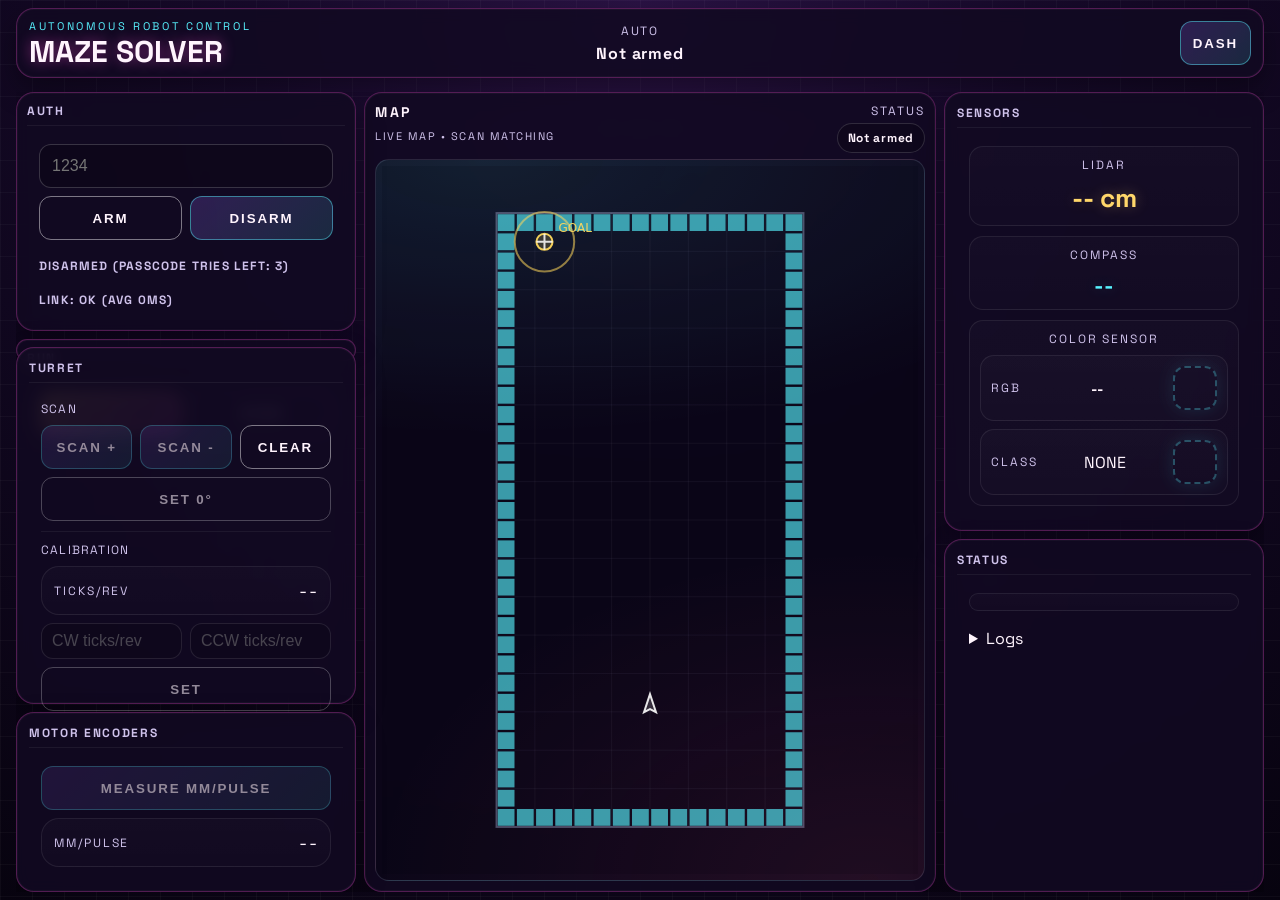
==== data/esp/maze.html @ b1a98611 "Redesign the main / dashboard to match the /maze synthwave UI (Auth + Mission + Controls + Sensors l" ====
<!DOCTYPE html>
<html lang="en">
  <head>
    <meta charset="UTF-8" />
    <title>Maze Solver</title>
    <meta
      name="viewport"
      content="width=device-width, initial-scale=1, maximum-scale=1, user-scalable=no, viewport-fit=cover"
    />
    <link
      rel="icon"
      type="image/svg+xml"
      href="data:image/svg+xml,%3Csvg%20xmlns%3D%27http%3A%2F%2Fwww.w3.org%2F2000%2Fsvg%27%20viewBox%3D%270%200%20100%20100%27%3E%3Crect%20width%3D%27100%27%20height%3D%27100%27%20rx%3D%2720%27%20fill%3D%27%2307030f%27%2F%3E%3Ctext%20x%3D%2750%27%20y%3D%2764%27%20font-size%3D%2756%27%20text-anchor%3D%27middle%27%3E%F0%9F%97%BA%EF%B8%8F%3C%2Ftext%3E%3C%2Fsvg%3E"
    />
    <link rel="stylesheet" type="text/css" href="style.css" />
    <script src="js/common/netgate.js" defer></script>
    <script src="js/common/status_bus.js" defer></script>
    <script src="js/common/debug_log.js" defer></script>
    <script src="js/common/comms/store.js" defer></script>
    <script src="js/common/comms/telemetry_manager.js" defer></script>
    <script src="js/common/comms/alerts_manager.js" defer></script>
    <script src="js/common/comms/orchestrator.js" defer></script>
    <script src="js/pages/maze.js" defer></script>
    <script type="module" src="mapping/mapping_boot.js?v=5" defer></script>
    <script type="module" src="autonomy/autonomy.js?v=1" defer></script>
  </head>
  <body class="page-maze">
    <div class="app">
      <header class="top maze-topbar">
        <div class="maze-topbar-left">
          <div class="tag">AUTONOMOUS ROBOT CONTROL</div>
          <h1>MAZE SOLVER</h1>
        </div>
        <div class="maze-topbar-mid">
          <div class="mini-label">AUTO</div>
          <div id="autoStatus">idle</div>
        </div>
        <div class="maze-topbar-right">
          <button class="button button-secondary button-small" onclick="window.location.href='/'">DASH</button>
        </div>
      </header>

      <main class="maze2">
        <section class="panel maze2-map">
          <div class="map-head">
            <div>
              <h2>Map</h2>
              <div class="sub">Live map • Scan matching</div>
            </div>
            <div class="map-head-right">
              <div class="mini-label">STATUS</div>
              <div id="mapStatus" class="status-pill">idle</div>
            </div>
          </div>
          <div class="map-viewport">
            <canvas
              id="mapCanvas"
              width="760"
              height="420"
              data-map-w-cm="80"
              data-map-h-cm="160"
              data-cell-cm="5"
              data-init-ymax-frac="0.4"
              data-init-heading-span-deg="20"
              data-init-wall-sigma-cm="1.5"
              data-track-dx-cm="10"
              data-track-dy-cm="10"
              data-track-dheading-deg="20"
              data-view-margin-cm="6"
              data-goal-x-cm="10"
              data-goal-y-cm="150"
              data-goal-tol-cells="1"
              data-red-inflate-x-cells="1"
              data-red-inflate-y-cells="0"
              data-match-min-dist-cm="2"
              data-match-max-dist-cm="250"
              data-match-w-occ-hit="6"
              data-match-w-free-hit="1"
              data-match-w-conflict="8"
              data-match-max-candidates="45000"
              data-update-free-delta="3"
              data-update-occ-delta="10"
            ></canvas>
          </div>
        </section>

        <section class="panel maze2-auth">
          <div class="deck-head">
            <div class="deck-title">Auth</div>
          </div>
          <div class="deck-body">
            <div class="auth-form">
              <input
                id="passcodeInput"
                class="auth-input"
                type="password"
                inputmode="numeric"
                autocomplete="off"
                placeholder="1234"
              />
              <div class="auth-buttons">
                <button class="button button-outline button-small" onclick="armRobot()">ARM</button>
                <button class="button button-secondary button-small" onclick="disarmRobot()">DISARM</button>
              </div>
            </div>
            <div class="auth-meta">
              <div id="authStatus" class="auth-status">DISARMED</div>
              <div id="linkStatus" class="auth-status">LINK: --</div>
            </div>
          </div>
        </section>

        <section class="panel maze2-run">
          <div class="deck-head">
            <div class="deck-title">Run</div>
          </div>
          <div class="deck-body">
            <div class="run-actions">
              <button class="button button-primary button-small" data-requires-arm="1" id="autoStart">AUTO START</button>
              <button class="button button-outline button-small" id="autoStop">STOP</button>
            </div>
          </div>
        </section>

        <div class="maze2-stack">
        <div class="maze2-sensors">
          <section class="panel maze2-sensors-panel">
            <div class="deck-head">
              <div class="deck-title">Sensors</div>
            </div>
            <div class="deck-body">
              <div class="telemetry">
                <div class="tele-item">
                  <div class="mini-label">LIDAR</div>
                  <div id="lidarValue">-- cm</div>
                  <div id="lidarWarning" class="warning hidden">Warning!</div>
                </div>
                <div class="tele-item">
                  <div class="mini-label">COMPASS</div>
                  <div id="compassWebValue">--</div>
                </div>
                <div class="tele-item">
                  <div class="mini-label">COLOR SENSOR</div>
                  <div class="tele-item tele-color">
                    <div class="mini-label">RGB</div>
                    <div id="colorValue">--</div>
                    <div id="colorSwatch" class="color-swatch"></div>
                  </div>
                  <div class="tele-item tele-color">
                    <div class="mini-label">CLASS</div>
                    <div id="classValue">--</div>
                    <div id="classSwatch" class="color-swatch is-empty"></div>
                  </div>
                </div>
              </div>
            </div>
          </section>

          <section class="panel maze2-status">
            <div class="deck-head">
              <div class="deck-title">Status</div>
            </div>
            <div class="deck-body">
              <div class="sensor-status">
                <pre id="debugStatus" class="debug-status debug-status-compact">net=--</pre>
                <details class="debug-log">
                  <summary>Logs</summary>
                  <pre id="debugLog" class="debug-status debug-status-compact">disabled</pre>
                </details>
              </div>
            </div>
          </section>
        </div>

        <div class="maze2-tools">
          <section class="panel maze2-turret">
            <div class="deck-head">
              <div class="deck-title">Turret</div>
            </div>
            <div class="deck-body">
              <div class="tool-section">
                <div class="mini-label tool-section-title">SCAN</div>
                <div class="tool-row tool-row-fill">
                  <button class="button button-secondary button-small" data-requires-arm="1" id="mapScanPlus">SCAN +</button>
                  <button class="button button-secondary button-small" data-requires-arm="1" id="mapScanMinus">SCAN -</button>
                  <button class="button button-outline button-small" id="mapClear">CLEAR</button>
                </div>
                <div class="tool-row tool-row-fill">
                  <button class="button button-outline button-small turret-zero" id="turretZeroBtn" data-requires-arm="1" onclick="setTurretZero()" title="Set current turret direction as 0° (forward)">SET 0&deg;</button>
                </div>
              </div>

              <div class="tool-divider"></div>

              <div class="tool-section">
                <div class="mini-label tool-section-title">CALIBRATION</div>
                <div class="tool-row tool-wide">
                  <div class="readout readout-compact readout-inline">
                    <div class="mini-label">TICKS/REV</div>
                    <div id="turretCalValue">--</div>
                  </div>
                </div>
                <div class="tool-row tool-wide turret-tpr-row">
                  <input class="tool-input" data-requires-arm="1" id="turretTprPos" type="number" inputmode="numeric" placeholder="CW ticks/rev" min="10" max="200000" />
                  <input class="tool-input" data-requires-arm="1" id="turretTprNeg" type="number" inputmode="numeric" placeholder="CCW ticks/rev" min="10" max="200000" />
                </div>
                <div class="tool-row tool-row-fill turret-tpr-actions">
                  <button class="button button-outline button-small" id="turretTprSetBtn" data-requires-arm="1" onclick="setTurretTpr()">SET</button>
                </div>
              </div>
            </div>
          </section>

          <section class="panel maze2-encoders">
            <div class="deck-head">
              <div class="deck-title">Motor Encoders</div>
            </div>
            <div class="deck-body">
              <div class="tool-row tool-wide">
                <button class="button button-secondary button-small" data-requires-arm="1" onclick="startEncoderCalibration()">MEASURE MM/PULSE</button>
                <div class="readout readout-compact readout-inline">
                  <div class="mini-label">MM/PULSE</div>
                  <div id="encCalValue">--</div>
                </div>
              </div>
            </div>
          </section>
        </div>
        </div>
      </main>
    </div>
  </body>
</html>
---- data/esp/style.css ----
@import url("https://fonts.googleapis.com/css2?family=Space+Grotesk:wght@400;600;700&display=swap");

:root {
  --bg1: #07030f;
  --bg2: #170a2b;
  --panel: rgba(18, 10, 34, 0.88);
  --line: rgba(255, 255, 255, 0.08);

  --pink: #ff4fd8;
  --hot: #ff2fa8;
  --cyan: #58f3ff;
  --purple: #9b6bff;
  --yellow: #ffd76a;
  --text: #fff4fd;
  --muted: #cfc2eb;
  --danger: #ff5f87;

  --gap: clamp(8px, 1.2vw, 14px);
  --pad: clamp(10px, 1.2vw, 14px);
  --radius: 18px;

  /* iOS safe areas */
  --safe-top: env(safe-area-inset-top, 0px);
  --safe-right: env(safe-area-inset-right, 0px);
  --safe-bottom: env(safe-area-inset-bottom, 0px);
  --safe-left: env(safe-area-inset-left, 0px);
}

* {
  box-sizing: border-box;
}

html,
body {
  margin: 0;
  min-height: 100%;
  font-family: "Space Grotesk", "Segoe UI", sans-serif;
  color: var(--text);
  -webkit-text-size-adjust: 100%;
  background:
    linear-gradient(rgba(255,255,255,.03) 1px, transparent 1px),
    linear-gradient(90deg, rgba(255,255,255,.03) 1px, transparent 1px),
    radial-gradient(circle at top, #2a1244 0%, var(--bg2) 35%, var(--bg1) 100%);
  background-size: 32px 32px, 32px 32px, auto;
  scrollbar-width: none; /* Firefox: hide page scrollbars */
}

body {
  overflow-x: hidden;
  min-height: 100svh;
  height: 100dvh;
  overflow-y: hidden; /* keep one scroll container (main grid) */
}
body::-webkit-scrollbar { width: 0; height: 0; } /* WebKit: hide page scrollbars */

/* Maze page: fixed one-screen dashboard (no page scroll). */
body.page-maze {
  height: 100dvh;
  min-height: 100svh;
  overflow: hidden;
}
body.page-maze .app {
  height: 100dvh;
  min-height: 100svh;
}

/* Main dashboard page: keep the same one-screen dashboard feel as /maze, but simpler. */
body.page-dash {
  height: 100dvh;
  min-height: 100svh;
  overflow: hidden;
}
body.page-dash .app {
  height: 100dvh;
  min-height: 100svh;
}

.app {
  width: calc(100vw - 16px);
  margin: 0 auto;
  padding:
    calc(8px + var(--safe-top))
    calc(8px + var(--safe-right))
    calc(8px + var(--safe-bottom))
    calc(8px + var(--safe-left));
  min-height: 100svh;
  height: 100%;
  display: flex;
  flex-direction: column;
}

.top,
.panel {
  background: var(--panel);
  border: 1px solid rgba(255, 79, 216, 0.28);
  border-radius: var(--radius);
  box-shadow:
    0 12px 28px rgba(0, 0, 0, 0.35),
    inset 0 0 0 1px rgba(255, 255, 255, 0.03);
  backdrop-filter: blur(8px);
}

.top {
  padding: 16px 18px;
  margin-bottom: var(--gap);
  position: relative;
  overflow: hidden;
}

.dash-topbar {
  display: flex;
  align-items: flex-start;
  justify-content: space-between;
  gap: 12px;
}

body.page-dash .dash-topbar {
  padding: 10px 12px;
  align-items: center;
}

body.page-dash h1 {
  font-size: clamp(18px, 2.8vw, 30px);
}

body.page-dash .tag {
  margin-bottom: 4px;
}

.dash2 {
  flex: 1;
  min-height: 0;
  display: grid;
  gap: 8px;
  overflow: hidden;
  grid-template-columns: minmax(260px, 320px) minmax(0, 1fr) minmax(260px, 320px);
  grid-template-rows: auto minmax(0, 1fr);
  grid-template-areas:
    "auth drive sensors"
    "mission turn sensors";
}

body.page-dash .dash2 > .panel {
  min-width: 0;
  min-height: 0;
  padding: 10px;
  overflow: hidden;
}

body.page-dash .dash2-auth { grid-area: auth; }
body.page-dash .dash2-mission { grid-area: mission; }
body.page-dash .dash2-drive { grid-area: drive; }
body.page-dash .dash2-turn { grid-area: turn; }
body.page-dash .dash2-sensors { grid-area: sensors; }

body.page-dash .deck-head {
  display: flex;
  align-items: center;
  justify-content: space-between;
  gap: 8px;
  padding: 0;
  margin-bottom: 8px;
  border-bottom: 1px solid rgba(255,255,255,.06);
  padding-bottom: 6px;
}

body.page-dash .deck-title {
  font-weight: 900;
  letter-spacing: .14em;
  text-transform: uppercase;
  font-size: 12px;
  color: var(--muted);
}

body.page-dash .deck-body {
  display: grid;
  gap: 8px;
  min-width: 0;
}

body.page-dash .dash2-sensors .deck-body {
  flex: 1;
  min-height: 0;
  overflow: auto;
}

body.page-dash .telemetry {
  grid-template-columns: 1fr;
}

body.page-dash .tele-color {
  grid-column: auto;
}

body.page-dash .color-swatch {
  width: 44px;
  height: 44px;
  border-radius: 12px;
}

body.page-dash .dash2-drive .container .button {
  min-height: 66px;
  padding: 10px 10px;
}

body.page-dash #lidarValue,
body.page-dash #compassWebValue,
body.page-dash #colorValue {
  font-weight: 900;
  text-align: center;
}

body.page-dash #lidarValue {
  font-size: clamp(20px, 2.6vw, 28px);
}
body.page-dash #compassWebValue {
  font-size: clamp(18px, 2.2vw, 24px);
}
body.page-dash #colorValue {
  font-size: 16px;
}

@media (max-width: 980px) {
  body.page-dash {
    height: auto;
    min-height: 100svh;
    overflow-y: auto;
  }
  body.page-dash .app {
    height: auto;
    min-height: 100svh;
  }
  body.page-dash .dash2 {
    display: flex;
    flex-direction: column;
    gap: 8px;
    overflow: visible;
  }
}

.tag,
.sub,
h1,
h2 {
  margin: 0;
}

.tag {
  color: var(--cyan);
  font-size: 11px;
  letter-spacing: .24em;
  margin-bottom: 6px;
}

h1 {
  font-size: clamp(26px, 4.5vw, 46px);
  line-height: 1;
  text-shadow: 0 0 14px rgba(255, 79, 216, 0.45);
}

.sub {
  margin-top: 6px;
  color: var(--muted);
  text-transform: uppercase;
  letter-spacing: .14em;
  font-size: 12px;
}

.grid {
  flex: 1;
  min-height: 0;
  display: grid;
  gap: var(--gap);
  grid-template-columns: 1.2fr 1fr 1fr;
  grid-template-areas:
    "mission mission mission"
    "drive turn lidar"
    "drive turn compass"
    "drive turn color";
  grid-template-rows: auto repeat(3, minmax(0, 1fr));
  overflow: auto;
  -webkit-overflow-scrolling: touch;
  overscroll-behavior: contain;
  padding-bottom: 2px;
  scrollbar-width: none; /* Firefox: hide scrollbars */
}
.grid::-webkit-scrollbar { width: 0; height: 0; }

.mission { grid-area: mission; }
.drive { grid-area: drive; }
.turn { grid-area: turn; }
.lidar-panel { grid-area: lidar; }
.compass-panel { grid-area: compass; }
.color-panel { grid-area: color; }

.panel {
  padding: var(--pad);
  display: flex;
  flex-direction: column;
  min-height: 0;
  min-width: 0;
}

h2 {
  font-size: 14px;
  letter-spacing: .18em;
  text-transform: uppercase;
  color: var(--text);
  margin-bottom: 10px;
}

.container {
  display: grid;
  grid-template-columns: repeat(2, 1fr);
  gap: 10px;
}

.mission-row {
  display: flex;
  gap: 10px;
}

.button {
  border: 0;
  cursor: pointer;
  color: white;
  font-weight: 800;
  letter-spacing: .08em;
  text-align: center;
  padding: 12px 12px;
  min-height: 76px;
  border-radius: 14px;
  display: flex;
  align-items: center;
  justify-content: center;
  gap: 6px;
  transition: transform .12s ease, box-shadow .12s ease, border-color .12s ease;
  box-shadow: 0 8px 16px rgba(0,0,0,.28);
}

.button:hover {
  transform: translateY(-2px);
}

.button:active {
  transform: scale(.98);
}

/* Short-lived action feedback (used by /maze). */
.button.is-flash-ok {
  background: linear-gradient(135deg, rgba(88,243,255,.95), rgba(155,107,255,.75));
  color: #12081f;
  border: 1px solid rgba(88,243,255,.75);
  box-shadow: 0 0 18px rgba(88,243,255,.25), 0 8px 16px rgba(0,0,0,.28);
}

.button.is-flash-fail {
  background: linear-gradient(135deg, rgba(255,95,135,.95), rgba(255,47,168,.75));
  color: #12081f;
  border: 1px solid rgba(255,95,135,.75);
  box-shadow: 0 0 18px rgba(255,95,135,.24), 0 8px 16px rgba(0,0,0,.28);
}

.button-small {
  min-height: 44px;
  padding: 10px 12px;
  border-radius: 12px;
  font-weight: 800;
}

button:disabled,
.is-disabled {
  opacity: 0.55;
  pointer-events: none;
}

.auth-panel {
  border: 1px solid var(--line);
  border-radius: 16px;
  padding: 12px;
  background: linear-gradient(180deg, rgba(255,255,255,.02), rgba(255,255,255,.01));
  margin-bottom: 12px;
}

.auth-row {
  display: grid;
  grid-template-columns: 1fr auto auto;
  gap: 10px;
  align-items: center;
  margin-top: 10px;
}

.auth-input {
  width: 100%;
  height: 44px;
  min-width: 0; /* allow grid to shrink on narrow screens (prevents overflow) */
  border-radius: 12px;
  border: 1px solid rgba(255,255,255,.18);
  background: rgba(0,0,0,.20);
  color: var(--text);
  padding: 0 12px;
  outline: none;
  font-size: 16px; /* iOS: prevent focus zoom */
  font-weight: 400; /* keep inputs consistent (not bold) */
}

.auth-input:focus {
  border-color: rgba(88,243,255,.55);
  box-shadow: 0 0 0 3px rgba(88,243,255,.14);
}

.tool-input {
  width: 100%;
  height: 36px;
  min-width: 0;
  border-radius: 12px;
  border: 1px solid rgba(255,255,255,.18);
  background: rgba(0,0,0,.20);
  color: var(--text);
  padding: 0 10px;
  outline: none;
  font-size: 16px; /* iOS: prevent focus zoom */
  font-weight: 400; /* match passcode input */
}

.tool-input:focus {
  border-color: rgba(88,243,255,.55);
  box-shadow: 0 0 0 3px rgba(88,243,255,.14);
}

.turret-tpr-row {
  grid-template-columns: 1fr 1fr auto;
  gap: 10px;
}

.auth-status {
  margin-top: 10px;
  font-weight: 800;
  letter-spacing: .10em;
  text-transform: uppercase;
  font-size: 12px;
  color: var(--muted);
}

.fwd {
  background: linear-gradient(135deg, rgba(88,243,255,.9), rgba(78,111,255,.7));
  color: #12081f;
  border: 1px solid rgba(88, 243, 255, 0.6);
  box-shadow: 0 0 18px rgba(88,243,255,.22), 0 8px 16px rgba(0,0,0,.28);
}

.back {
  background: linear-gradient(135deg, rgba(255,79,216,.9), rgba(155,107,255,.7));
  border: 1px solid rgba(255, 79, 216, 0.6);
  box-shadow: 0 0 18px rgba(255,79,216,.22), 0 8px 16px rgba(0,0,0,.28);
}

/* Main dashboard: keep Movement/Turning controls visually consistent with /maze (less "neon candy"). */
body.page-dash .fwd {
  background: linear-gradient(135deg, rgba(255,215,106,.22), rgba(255,79,216,.12));
  border: 1px solid rgba(255,215,106,.55);
  color: var(--text);
  box-shadow: none;
}

body.page-dash .back {
  background: linear-gradient(135deg, rgba(255,255,255,.06), rgba(255,255,255,.02));
  border: 1px solid rgba(88,243,255,.24);
  color: var(--text);
  box-shadow: none;
}

body.page-dash #compassSlider::-webkit-slider-runnable-track {
  background: linear-gradient(90deg, rgba(88,243,255,.38), rgba(155,107,255,.26));
  border: 1px solid rgba(255,255,255,.12);
}

body.page-dash #compassSlider::-moz-range-track {
  background: linear-gradient(90deg, rgba(88,243,255,.38), rgba(155,107,255,.26));
  border: 1px solid rgba(255,255,255,.12);
}

body.page-dash #compassSlider::-webkit-slider-thumb {
  width: 22px;
  height: 22px;
  margin-top: -7px;
  border: 2px solid rgba(255,255,255,.9);
  background: radial-gradient(circle at 30% 30%, white, rgba(88,243,255,.65) 30%, rgba(155,107,255,.75) 78%);
  box-shadow: 0 0 14px rgba(88,243,255,.28);
}

body.page-dash #compassSlider::-moz-range-thumb {
  width: 22px;
  height: 22px;
  border: 2px solid rgba(255,255,255,.9);
  background: radial-gradient(circle at 30% 30%, white, rgba(88,243,255,.65) 30%, rgba(155,107,255,.75) 78%);
  box-shadow: 0 0 14px rgba(88,243,255,.28);
}

body.page-dash #compassValue {
  font-size: 22px;
  margin-top: 8px;
  text-shadow: 0 0 12px rgba(88,243,255,.22);
}

.label,
.mini-label {
  color: var(--muted);
  text-transform: uppercase;
  letter-spacing: .16em;
  font-size: 12px;
}

.label {
  display: block;
  margin-bottom: 10px;
}

#compassSlider {
  -webkit-appearance: none;
  appearance: none;
  width: 100%;
  background: transparent;
  margin: 6px 0 0;
}

#compassSlider::-webkit-slider-runnable-track {
  height: 10px;
  border-radius: 999px;
  background: linear-gradient(90deg, var(--pink), var(--purple), var(--cyan));
  border: 1px solid rgba(255,255,255,.16);
}

#compassSlider::-moz-range-track {
  height: 10px;
  border-radius: 999px;
  background: linear-gradient(90deg, var(--pink), var(--purple), var(--cyan));
  border: 1px solid rgba(255,255,255,.16);
}

#compassSlider::-webkit-slider-thumb {
  -webkit-appearance: none;
  appearance: none;
  width: 26px;
  height: 26px;
  margin-top: -9px;
  border-radius: 50%;
  border: 2px solid white;
  background: radial-gradient(circle at 30% 30%, white, #ffd7f3 28%, var(--hot) 70%);
  box-shadow: 0 0 18px rgba(255,79,216,.5);
}

#compassSlider::-moz-range-thumb {
  width: 26px;
  height: 26px;
  border-radius: 50%;
  border: 2px solid white;
  background: radial-gradient(circle at 30% 30%, white, #ffd7f3 28%, var(--hot) 70%);
  box-shadow: 0 0 18px rgba(255,79,216,.5);
}

#compassValue,
#lidarValue,
#compassWebValue,
#colorValue {
  font-weight: 900;
  text-align: center;
}

#compassValue {
  font-size: 30px;
  color: var(--cyan);
  margin-top: 10px;
  text-shadow: 0 0 14px rgba(88,243,255,.35);
}

.north-container {
  display: grid;
  grid-template-columns: 1fr 1fr;
  align-items: stretch;
  gap: 10px;
  margin-top: 12px;
}

.north-container .button {
  width: 100%;
  min-height: 56px;
  padding: 12px 14px;
}

.button-primary {
  background: linear-gradient(135deg, rgba(255,215,106,.95), rgba(255,79,216,.70));
  color: #12081f;
  border: 1px solid rgba(255,215,106,.55);
  box-shadow:
    0 0 18px rgba(255,215,106,.18),
    0 8px 16px rgba(0,0,0,.28);
}

.readout {
  flex: 1;
  min-height: 0;
  display: flex;
  flex-direction: column;
  justify-content: center;
  align-items: center;
  gap: 10px;
  border: 1px solid var(--line);
  border-radius: 18px;
  background: linear-gradient(180deg, rgba(255,255,255,.02), rgba(255,255,255,.01));
  padding: 14px;
  max-width: 100%;
  min-width: 0;
}

.readout-compact {
  flex: 0 0 auto;
  min-height: 0;
  padding: 12px;
  width: 100%;
}

.debug-status {
  margin-top: 10px;
  padding: 10px 12px;
  border-radius: 14px;
  border: 1px solid var(--line);
  background: linear-gradient(180deg, rgba(255,255,255,.02), rgba(255,255,255,.01));
  color: var(--text);
  font: 12px/1.35 ui-monospace, SFMono-Regular, Menlo, Monaco, Consolas, "Liberation Mono", "Courier New", monospace;
  white-space: pre-wrap;
  max-width: 100%;
}

#encCalValue,
#turretCalValue {
  max-width: 100%;
  overflow: hidden;
  text-overflow: ellipsis;
  white-space: nowrap;
  font-size: 18px;
  letter-spacing: 0.08em;
  text-align: center;
}

#lidarValue {
  font-size: clamp(32px, 4vw, 44px);
  color: var(--yellow);
  text-shadow: 0 0 14px rgba(255,215,106,.3);
}

#compassWebValue {
  font-size: clamp(28px, 3.5vw, 40px);
  color: var(--cyan);
  text-shadow: 0 0 14px rgba(88,243,255,.3);
}

#colorValue {
  font-size: 20px;
  color: var(--text);
}

.color-swatch {
  width: 84px;
  height: 84px;
  border-radius: 16px;
  border: 2px solid rgba(88,243,255,.4);
  background: rgb(0, 0, 0);
  box-shadow: 0 0 18px rgba(88,243,255,.16);
}

.color-swatch.is-empty {
  background: transparent;
  border-style: dashed;
  opacity: 0.75;
}

.warning {
  padding: 7px 12px;
  border-radius: 999px;
  color: white;
  background: rgba(255,95,135,.18);
  border: 1px solid rgba(255,95,135,.7);
  font-weight: 800;
}

.hidden {
  display: none;
}

@media (max-width: 980px) {
  .grid {
    grid-template-columns: 1fr 1fr;
    grid-template-areas:
      "drive turn"
      "lidar compass"
      "color color";
    grid-template-rows: repeat(3, minmax(0, 1fr));
  }

  .maze-grid {
    grid-template-columns: 1fr;
    grid-template-areas:
      "map"
      "side";
    /* Keep map visible, and let the sidebar take remaining height and scroll. */
    grid-template-rows: minmax(260px, 55vh) minmax(0, 1fr);
  }
}

@media (max-width: 680px) {
  body {
    overflow-y: auto; /* allow natural page scroll on small screens */
  }
  body.page-maze {
    height: auto;
    min-height: 100svh;
    overflow-y: auto;
  }
  body.page-maze .app {
    height: auto;
    min-height: 100svh;
  }

  .app {
    height: auto;
  }

  .grid {
    flex: 0 0 auto;
    min-height: auto;
    overflow: visible;
    grid-template-columns: 1fr;
    grid-template-areas:
      "drive"
      "turn"
      "lidar"
      "compass"
      "color";
    grid-template-rows: none;
  }

  .container {
    grid-template-columns: 1fr 1fr;
  }

  .panel {
    padding: 12px;
  }

  .north-container {
    grid-template-columns: 1fr;
  }

  .utility-actions {
    grid-template-columns: 1fr;
  }

  .auth-row {
    grid-template-columns: 1fr;
  }

  .maze-grid {
    grid-template-columns: 1fr;
    grid-template-areas:
      "map"
      "side";
    grid-template-rows: minmax(240px, 52vh) minmax(0, 1fr);
  }
}

@media (max-width: 480px) {
  .app {
    width: calc(100vw - 10px);
    padding:
      calc(6px + var(--safe-top))
      calc(6px + var(--safe-right))
      calc(6px + var(--safe-bottom))
      calc(6px + var(--safe-left));
  }

  .container {
    grid-template-columns: 1fr;
  }

  .button {
    min-height: 68px;
    border-radius: 12px;
  }

  .readout {
    min-height: 140px;
  }
}

.button-outline {
  min-height: 48px;
  border: 1px solid rgba(255, 255, 255, 0.45);
  background: transparent;
  color: var(--text);
  letter-spacing: .18em;
  box-shadow: none;
}

.button-outline:hover {
  box-shadow: 0 0 12px rgba(255, 255, 255, 0.2);
}

/* Utility actions (Maze / Logout) */
.utility-actions {
  margin-top: auto;
  display: grid;
  grid-template-columns: 1fr 1fr;
  gap: 10px;
}

.utility-actions .button {
  width: 100%;
  min-height: 56px;
  padding: 12px 14px;
}

.utility-full {
  grid-column: 1 / -1;
}

.button-secondary {
  background: linear-gradient(135deg, rgba(155,107,255,.22), rgba(88,243,255,.14));
  border: 1px solid rgba(88, 243, 255, 0.45);
  color: var(--text);
  box-shadow: none;
}

.button-secondary:hover {
  box-shadow: 0 0 16px rgba(88,243,255,.14);
}

.button-danger {
  background: linear-gradient(135deg, rgba(255,95,135,.25), rgba(255,47,168,.14));
  border: 1px solid rgba(255,95,135,.65);
  color: var(--text);
  box-shadow: none;
}

.button-danger:hover {
  box-shadow: 0 0 16px rgba(255,95,135,.16);
}

/* Maze page layout */
/* /maze ground-up dashboard layout (isolated from .grid/.maze-grid rules) */
body.page-maze .maze-topbar {
  padding: 10px 12px;
  display: grid;
  grid-template-columns: minmax(0, 1fr) auto minmax(0, 1fr);
  gap: 12px;
  align-items: center;
}
body.page-maze .maze-topbar-left {
  min-width: 0;
}
body.page-maze .maze-topbar-mid {
  display: flex;
  flex-direction: column;
  align-items: center;
  gap: 4px;
  min-width: 0;
}
body.page-maze .maze-topbar-mid #autoStatus {
  font-weight: 900;
  letter-spacing: .06em;
  white-space: nowrap;
}
body.page-maze .maze-topbar-right {
  display: flex;
  justify-content: flex-end;
  align-items: center;
  gap: 10px;
  flex-wrap: wrap;
  min-width: 0;
}

body.page-maze h1 {
  font-size: clamp(18px, 2.8vw, 30px);
}

body.page-maze .tag {
  margin-bottom: 4px;
}

body.page-maze .maze2 {
  flex: 1;
  min-height: 0;
  display: grid;
  gap: 8px;
  overflow: hidden;
  grid-template-columns: minmax(280px, 340px) minmax(0, 1fr) minmax(260px, 320px);
  grid-template-rows: auto minmax(0, 1fr) auto;
  grid-template-areas:
    "auth map sensors"
    "run map sensors"
    "tools map sensors";
}

body.page-maze .maze2 > .panel {
  min-width: 0;
  min-height: 0;
  padding: 10px;
}

body.page-maze .maze2-auth { grid-area: auth; }
body.page-maze .maze2-run { grid-area: run; }
body.page-maze .maze2-map { grid-area: map; }
body.page-maze .maze2-sensors {
  grid-area: sensors;
  display: grid;
  gap: 8px;
  min-width: 0;
  min-height: 0;
  grid-template-rows: auto minmax(0, 1fr);
}
body.page-maze .maze2-tools {
  grid-area: tools;
  display: grid;
  gap: 8px;
  min-width: 0;
  min-height: 0;
}

/* Wrapper that becomes a scrollable stack on small screens, but is layout-neutral on desktop. */
body.page-maze .maze2-stack {
  display: contents;
}

body.page-maze .deck-head {
  display: flex;
  align-items: center;
  justify-content: space-between;
  gap: 8px;
  padding: 0;
  margin-bottom: 8px;
  border-bottom: 1px solid rgba(255,255,255,.06);
  padding-bottom: 6px;
}

body.page-maze .deck-title {
  font-weight: 900;
  letter-spacing: .14em;
  text-transform: uppercase;
  font-size: 12px;
  color: var(--muted);
}

body.page-maze .deck-body {
  display: grid;
  gap: 8px;
  min-width: 0;
}

.auth-form {
  display: grid;
  gap: 8px;
}

.auth-buttons {
  display: grid;
  grid-template-columns: 1fr 1fr;
  gap: 8px;
}

.auth-meta {
  display: flex;
  align-items: center;
  justify-content: space-between;
  gap: 8px;
  flex-wrap: wrap;
  min-width: 0;
}

body.page-maze .run-actions {
  display: grid;
  grid-template-columns: 1fr 1fr;
  gap: 8px;
}

body.page-maze .run-meta {
  display: flex;
  align-items: center;
  justify-content: space-between;
  gap: 8px;
  flex-wrap: wrap;
  min-width: 0;
}

body.page-maze .maze2-map {
  display: flex;
  flex-direction: column;
  min-height: 0;
}

body.page-maze .map-viewport {
  margin-top: 6px;
  border: 1px solid rgba(203,215,255,.14);
  border-radius: 14px;
  overflow: hidden;
  background: radial-gradient(1200px 500px at 20% 0%, rgba(88,243,255,.12), transparent 55%),
              radial-gradient(900px 600px at 90% 100%, rgba(255,95,135,.10), transparent 55%),
              rgba(7,3,15,.35);
  padding: 6px;
  flex: 1;
  min-height: 0;
  display: flex;
  align-items: center;
  justify-content: center;
}

body.page-maze .maze2-map #mapCanvas {
  max-width: 100%;
  max-height: 100%;
  width: 100%;
  height: auto;
}

body.page-maze .map-head-right {
  display: flex;
  flex-direction: column;
  align-items: flex-end;
  gap: 4px;
  min-width: 0;
}

body.page-maze .status-pill {
  padding: 6px 10px;
  border-radius: 999px;
  border: 1px solid rgba(255,255,255,.14);
  background: rgba(0,0,0,.18);
  color: var(--text);
  font-weight: 800;
  letter-spacing: .06em;
  font-size: 12px;
  max-width: none;
  overflow: visible;
  text-overflow: clip;
  white-space: nowrap;
}

body.page-maze .telemetry {
  grid-template-columns: 1fr;
}

body.page-maze .sensor-status {
  display: grid;
  gap: 6px;
  min-width: 0;
}

body.page-maze #lidarValue {
  font-size: clamp(18px, 2.2vw, 26px);
}
body.page-maze #compassWebValue {
  font-size: clamp(16px, 2.0vw, 22px);
}
body.page-maze #colorValue {
  font-size: 15px;
}
body.page-maze .color-swatch {
  width: 44px;
  height: 44px;
  border-radius: 12px;
}

body.page-maze .maze2-tools .tool-row {
  display: flex;
  flex-wrap: wrap;
  gap: 8px;
  align-items: center;
}

body.page-maze .maze2-tools .tool-row-fill {
  flex-wrap: nowrap;
  align-items: stretch;
}

body.page-maze .maze2-tools .tool-row-fill > .button {
  flex: 1 1 0;
  min-width: 0;
  white-space: nowrap;
}

body.page-maze .maze2-tools .turret-tpr-row {
  display: grid;
  grid-template-columns: 1fr 1fr;
  gap: 8px;
  align-items: center;
}

body.page-maze .maze2-tools .turret-tpr-actions {
  justify-content: flex-end;
}

body.page-maze .maze2-tools .tool-section {
  display: grid;
  gap: 8px;
  min-width: 0;
}

body.page-maze .maze2-tools .tool-section-title {
  letter-spacing: .10em;
}

body.page-maze .maze2-tools .tool-divider {
  height: 1px;
  background: rgba(255,255,255,.06);
  margin: 2px 0;
}
body.page-maze .maze2-tools .tool-wide {
  flex-direction: column;
  align-items: stretch;
}
body.page-maze .maze2-tools .readout-inline {
  display: flex;
  flex-direction: row;
  align-items: center;
  justify-content: space-between;
  gap: 8px;
}

body.page-maze .maze2-status .debug-status-compact {
  max-height: 160px;
}
body.page-maze .maze2-status .debug-log pre {
  max-height: 220px;
}

@media (max-width: 980px) {
  body.page-maze {
    height: auto;
    min-height: 100svh;
    overflow-y: auto;
  }
  body.page-maze .app {
    height: auto;
    min-height: 100svh;
  }
  body.page-maze .maze2 {
    display: flex;
    flex-direction: column;
    gap: 8px;
    overflow: visible;
  }
  body.page-maze .maze2-stack {
    display: flex;
    flex-direction: column;
    gap: 8px;
    min-height: 0;
    overflow: visible;
  }
  body.page-maze .telemetry {
    grid-template-columns: 1fr;
  }
  body.page-maze .tele-color {
    grid-column: auto;
  }
  /* Prevent the Map panel from overflowing/covering the stack on tablets/phones. */
  body.page-maze .map-viewport {
    flex: 0 0 auto;
    height: clamp(260px, 55vh, 560px);
    max-height: 70vh;
    box-sizing: border-box;
  }
  body.page-maze .maze2-map #mapCanvas {
    width: auto;
    height: auto;
    max-width: calc(100% - 16px);
    max-height: calc(100% - 16px);
  }
}

/* Tablet layout: RUN full-width, then 2-up panels. */
@media (min-width: 721px) and (max-width: 980px) {
  body.page-maze .maze2-stack {
    display: grid;
    grid-template-columns: minmax(0, 1fr) minmax(0, 1fr);
    gap: 8px;
    align-content: start;
  }
  /* Flatten wrappers so we get 4 independent boxes: Sensors, Status, Turret, Motor Encoders. */
  body.page-maze .maze2-sensors {
    display: contents;
  }
  body.page-maze .maze2-tools {
    display: contents;
  }
}

/* Phone layout: avoid any grid height/overflow interactions; use natural flow. */
@media (max-width: 720px) {
  body.page-maze .maze2 {
    display: flex;
    flex-direction: column;
    gap: 8px;
    overflow: visible;
  }
  body.page-maze .maze2-stack {
    display: flex;
    flex-direction: column;
    gap: 8px;
    min-height: auto;
    overflow: visible;
  }
  body.page-maze .map-viewport {
    flex: 0 0 auto;
    min-height: 320px;
    max-height: 72vh;
    height: 60vh;
    box-sizing: border-box;
    align-items: center;
    justify-content: center;
  }
  body.page-maze .maze2-map #mapCanvas {
    width: auto;
    height: auto;
    max-width: calc(100% - 16px);
    max-height: calc(100% - 16px);
    display: block;
  }
}

.map-head {
  display: flex;
  align-items: flex-start;
  justify-content: space-between;
  gap: 12px;
}

.map-canvas-wrap {
  margin-top: 12px;
  border: 1px solid rgba(203,215,255,.14);
  border-radius: 14px;
  overflow: hidden;
  background: radial-gradient(1200px 500px at 20% 0%, rgba(88,243,255,.12), transparent 55%),
              radial-gradient(900px 600px at 90% 100%, rgba(255,95,135,.10), transparent 55%),
              rgba(7,3,15,.35);
  flex: 1;
  min-height: 0;
  display: grid;
  place-items: center;
  padding: 8px;
}

#mapCanvas {
  display: block;
  max-width: 100%;
  max-height: 100%;
  width: 100%;
  height: 100%;
  object-fit: contain;
}

.map-foot {
  margin-top: 10px;
  display: grid;
  grid-template-columns: auto 1fr;
  gap: 10px;
  align-items: center;
  min-width: 0;
}

/* Compact sidebar */
.maze-side {
  min-width: 0;
  min-height: 0;
  display: flex;
  flex-direction: column;
  gap: 10px;
  overflow: auto;
  overscroll-behavior: contain;
  scrollbar-width: none;
}
.maze-side::-webkit-scrollbar { width: 0; height: 0; }

.side-top {
  display: flex;
  align-items: center;
  justify-content: space-between;
  gap: 10px;
}

.page-maze .top {
  padding: 12px 14px;
}
.page-maze h1 {
  font-size: clamp(20px, 3.2vw, 34px);
}
.page-maze .sub {
  font-size: 11px;
}

.page-maze h2 {
  margin-bottom: 8px;
}

.page-maze .panel {
  padding: 12px;
}

.page-maze .button {
  min-height: 44px;
  padding: 10px 12px;
  border-radius: 12px;
  letter-spacing: .14em;
}

.auth-panel-compact {
  margin-bottom: 0;
  padding: 10px;
}

.auth-slim {
  display: flex;
  align-items: center;
  justify-content: space-between;
  gap: 10px;
  flex-wrap: wrap;
}

.side-actions {
  display: grid;
  grid-template-columns: 1fr 1fr;
  gap: 10px;
  align-items: stretch;
}

.readout-inline {
  grid-column: 1 / -1;
  display: flex;
  flex-direction: row;
  align-items: center;
  justify-content: space-between;
  gap: 10px;
}

.telemetry {
  display: grid;
  grid-template-columns: 1fr 1fr;
  gap: 10px;
  min-width: 0;
}

.tele-item {
  border: 1px solid var(--line);
  border-radius: 14px;
  background: linear-gradient(180deg, rgba(255,255,255,.02), rgba(255,255,255,.01));
  padding: 10px;
  min-width: 0;
  display: flex;
  flex-direction: column;
  gap: 8px;
  align-items: center;
  justify-content: center;
  width: 100%;
}

.tele-color {
  grid-column: 1 / -1;
  flex-direction: row;
  justify-content: space-between;
  align-items: center;
}

.page-maze #lidarValue,
.page-maze #compassWebValue,
.page-maze #colorValue {
  font-weight: 900;
  text-align: center;
}

.page-maze #lidarValue {
  font-size: clamp(20px, 2.6vw, 28px);
}
.page-maze #compassWebValue {
  font-size: clamp(18px, 2.2vw, 24px);
}
.page-maze #colorValue {
  font-size: 16px;
}

.page-maze .color-swatch {
  width: 44px;
  height: 44px;
  border-radius: 12px;
}

.debug-status-compact {
  margin-top: 0;
  padding: 8px 10px;
  border-radius: 12px;
  font-size: 11px;
  line-height: 1.25;
  max-height: 140px;
  overflow: auto;
}

/* Decks (right column) */
.deck {
  border: 1px solid var(--line);
  border-radius: 14px;
  background: linear-gradient(180deg, rgba(255,255,255,.02), rgba(255,255,255,.01));
  overflow: hidden;
  min-width: 0;
}

.deck-head {
  display: flex;
  align-items: center;
  justify-content: space-between;
  gap: 10px;
  padding: 10px 12px 8px;
  border-bottom: 1px solid rgba(255,255,255,.06);
}

.deck-title {
  font-weight: 900;
  letter-spacing: .14em;
  text-transform: uppercase;
  font-size: 12px;
  color: var(--muted);
}

.deck-kv {
  min-width: 0;
  display: flex;
  justify-content: flex-end;
}

.deck-body {
  padding: 10px 12px 12px;
  display: grid;
  gap: 10px;
  min-width: 0;
}

.run-row {
  display: flex;
  align-items: center;
  justify-content: space-between;
  gap: 10px;
  flex-wrap: wrap;
}

.run-actions {
  display: grid;
  grid-template-columns: 1fr 1fr;
  gap: 10px;
}

.run-now {
  border: 1px solid rgba(255,255,255,.06);
  border-radius: 12px;
  padding: 10px 12px;
  display: flex;
  align-items: center;
  justify-content: space-between;
  gap: 10px;
}

.run-now #autoStatus {
  font-weight: 900;
  letter-spacing: .06em;
  text-transform: lowercase;
  overflow: hidden;
  text-overflow: ellipsis;
  white-space: nowrap;
}

.tool-row {
  display: flex;
  flex-wrap: wrap;
  gap: 10px;
  align-items: center;
}

.tool-wide {
  flex-direction: column;
  align-items: stretch;
}

.tool-wide .readout-inline {
  width: 100%;
}

.deck-logs .debug-status-compact {
  max-height: 180px;
}

.deck-logs details.debug-log > summary {
  cursor: pointer;
  list-style: none;
  font-weight: 900;
  letter-spacing: .14em;
  text-transform: uppercase;
  font-size: 12px;
  color: var(--muted);
  padding: 8px 0 0;
}

.deck-logs details.debug-log > summary::-webkit-details-marker { display: none; }

.deck-logs details.debug-log[open] > summary {
  padding-bottom: 6px;
}

.deck-logs details.debug-log pre {
  max-height: 220px;
}

/* Keep the last deck anchored low when there's room, but allow scrolling when not. */
.deck-logs {
  margin-top: auto;
}

/* Override old "advanced drawer" styles (no longer used) */
.advanced {
  border: 1px solid var(--line);
  border-radius: 14px;
  background: linear-gradient(180deg, rgba(255,255,255,.02), rgba(255,255,255,.01));
  overflow: hidden;
}

.advanced > summary {
  cursor: pointer;
  padding: 10px 12px;
  list-style: none;
  font-weight: 800;
  letter-spacing: .14em;
  text-transform: uppercase;
  font-size: 12px;
  color: var(--muted);
}

.advanced > summary::-webkit-details-marker { display: none; }

.advanced-body {
  padding: 10px 12px 12px;
  display: grid;
  gap: 12px;
  max-height: 42vh;
  overflow: auto;
}

.adv-block {
  display: grid;
  gap: 8px;
  min-width: 0;
}

.adv-row {
  display: flex;
  flex-wrap: wrap;
  gap: 10px;
  align-items: center;
}

/* Turret calibration button layout */
.turret-actions {
  min-width: 0;
}
.turret-btn-grid {
  display: grid;
  grid-template-columns: repeat(2, minmax(0, 1fr));
  gap: 10px;
  min-width: 0;
}
.turret-btn-grid .button {
  min-width: 0;
  min-height: 52px;
}
.turret-btn-grid .turret-zero {
  grid-column: 1 / -1;
}

@media (max-width: 420px) {
  .turret-btn-grid {
    grid-template-columns: 1fr;
  }
  .turret-btn-grid .turret-zero {
    grid-column: auto;
  }
}

@media (max-width: 680px) {
  .telemetry {
    grid-template-columns: 1fr;
  }
  .tele-color {
    grid-column: auto;
  }
}
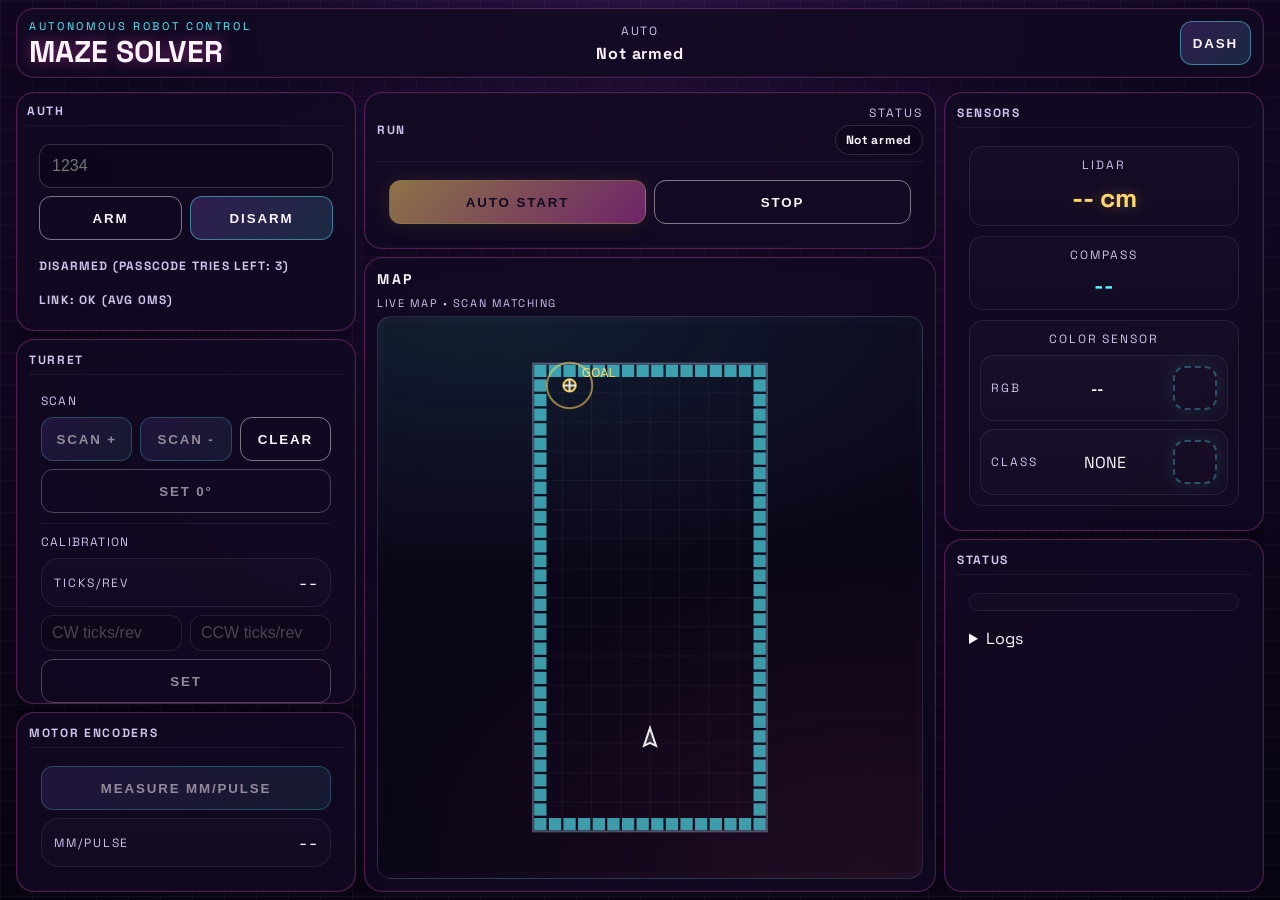
==== commit 025a0614: "Move /maze RUN panel above MAP (same middle-column width), relocate the status pill into RUN, and ad" ====
--- a/data/esp/maze.html
+++ b/data/esp/maze.html
@@ -41,49 +41,6 @@
       </header>
 
       <main class="maze2">
-        <section class="panel maze2-map">
-          <div class="map-head">
-            <div>
-              <h2>Map</h2>
-              <div class="sub">Live map • Scan matching</div>
-            </div>
-            <div class="map-head-right">
-              <div class="mini-label">STATUS</div>
-              <div id="mapStatus" class="status-pill">idle</div>
-            </div>
-          </div>
-          <div class="map-viewport">
-            <canvas
-              id="mapCanvas"
-              width="760"
-              height="420"
-              data-map-w-cm="80"
-              data-map-h-cm="160"
-              data-cell-cm="5"
-              data-init-ymax-frac="0.4"
-              data-init-heading-span-deg="20"
-              data-init-wall-sigma-cm="1.5"
-              data-track-dx-cm="10"
-              data-track-dy-cm="10"
-              data-track-dheading-deg="20"
-              data-view-margin-cm="6"
-              data-goal-x-cm="10"
-              data-goal-y-cm="150"
-              data-goal-tol-cells="1"
-              data-red-inflate-x-cells="1"
-              data-red-inflate-y-cells="0"
-              data-match-min-dist-cm="2"
-              data-match-max-dist-cm="250"
-              data-match-w-occ-hit="6"
-              data-match-w-free-hit="1"
-              data-match-w-conflict="8"
-              data-match-max-candidates="45000"
-              data-update-free-delta="3"
-              data-update-occ-delta="10"
-            ></canvas>
-          </div>
-        </section>
-
         <section class="panel maze2-auth">
           <div class="deck-head">
             <div class="deck-title">Auth</div>
@@ -110,17 +67,62 @@
           </div>
         </section>
 
-        <section class="panel maze2-run">
-          <div class="deck-head">
-            <div class="deck-title">Run</div>
-          </div>
-          <div class="deck-body">
-            <div class="run-actions">
-              <button class="button button-primary button-small" data-requires-arm="1" id="autoStart">AUTO START</button>
-              <button class="button button-outline button-small" id="autoStop">STOP</button>
-            </div>
-          </div>
-        </section>
+        <div class="maze2-center">
+          <section class="panel maze2-run">
+            <div class="deck-head">
+              <div class="deck-title">Run</div>
+              <div class="deck-head-right">
+                <div class="mini-label">STATUS</div>
+                <div id="mapStatus" class="status-pill">idle</div>
+              </div>
+            </div>
+            <div class="deck-body">
+              <div class="run-actions">
+                <button class="button button-primary button-small" data-requires-arm="1" id="autoStart">AUTO START</button>
+                <button class="button button-outline button-small" id="autoStop">STOP</button>
+              </div>
+            </div>
+          </section>
+
+          <section class="panel maze2-map">
+            <div class="map-head">
+              <div>
+                <h2>Map</h2>
+                <div class="sub">Live map • Scan matching</div>
+              </div>
+            </div>
+            <div class="map-viewport">
+              <canvas
+                id="mapCanvas"
+                width="760"
+                height="420"
+                data-map-w-cm="80"
+                data-map-h-cm="160"
+                data-cell-cm="5"
+                data-init-ymax-frac="0.4"
+                data-init-heading-span-deg="20"
+                data-init-wall-sigma-cm="1.5"
+                data-track-dx-cm="10"
+                data-track-dy-cm="10"
+                data-track-dheading-deg="20"
+                data-view-margin-cm="6"
+                data-goal-x-cm="10"
+                data-goal-y-cm="150"
+                data-goal-tol-cells="1"
+                data-red-inflate-x-cells="1"
+                data-red-inflate-y-cells="0"
+                data-match-min-dist-cm="2"
+                data-match-max-dist-cm="250"
+                data-match-w-occ-hit="6"
+                data-match-w-free-hit="1"
+                data-match-w-conflict="8"
+                data-match-max-candidates="45000"
+                data-update-free-delta="3"
+                data-update-occ-delta="10"
+              ></canvas>
+            </div>
+          </section>
+        </div>
 
         <div class="maze2-stack">
         <div class="maze2-sensors">
--- a/data/esp/style.css
+++ b/data/esp/style.css
@@ -266,33 +266,6 @@
   font-size: 12px;
 }
 
-.grid {
-  flex: 1;
-  min-height: 0;
-  display: grid;
-  gap: var(--gap);
-  grid-template-columns: 1.2fr 1fr 1fr;
-  grid-template-areas:
-    "mission mission mission"
-    "drive turn lidar"
-    "drive turn compass"
-    "drive turn color";
-  grid-template-rows: auto repeat(3, minmax(0, 1fr));
-  overflow: auto;
-  -webkit-overflow-scrolling: touch;
-  overscroll-behavior: contain;
-  padding-bottom: 2px;
-  scrollbar-width: none; /* Firefox: hide scrollbars */
-}
-.grid::-webkit-scrollbar { width: 0; height: 0; }
-
-.mission { grid-area: mission; }
-.drive { grid-area: drive; }
-.turn { grid-area: turn; }
-.lidar-panel { grid-area: lidar; }
-.compass-panel { grid-area: compass; }
-.color-panel { grid-area: color; }
-
 .panel {
   padding: var(--pad);
   display: flex;
@@ -312,11 +285,6 @@
 .container {
   display: grid;
   grid-template-columns: repeat(2, 1fr);
-  gap: 10px;
-}
-
-.mission-row {
-  display: flex;
   gap: 10px;
 }
 
@@ -372,22 +340,6 @@
 .is-disabled {
   opacity: 0.55;
   pointer-events: none;
-}
-
-.auth-panel {
-  border: 1px solid var(--line);
-  border-radius: 16px;
-  padding: 12px;
-  background: linear-gradient(180deg, rgba(255,255,255,.02), rgba(255,255,255,.01));
-  margin-bottom: 12px;
-}
-
-.auth-row {
-  display: grid;
-  grid-template-columns: 1fr auto auto;
-  gap: 10px;
-  align-items: center;
-  margin-top: 10px;
 }
 
 .auth-input {
@@ -688,26 +640,6 @@
   display: none;
 }
 
-@media (max-width: 980px) {
-  .grid {
-    grid-template-columns: 1fr 1fr;
-    grid-template-areas:
-      "drive turn"
-      "lidar compass"
-      "color color";
-    grid-template-rows: repeat(3, minmax(0, 1fr));
-  }
-
-  .maze-grid {
-    grid-template-columns: 1fr;
-    grid-template-areas:
-      "map"
-      "side";
-    /* Keep map visible, and let the sidebar take remaining height and scroll. */
-    grid-template-rows: minmax(260px, 55vh) minmax(0, 1fr);
-  }
-}
-
 @media (max-width: 680px) {
   body {
     overflow-y: auto; /* allow natural page scroll on small screens */
@@ -726,20 +658,6 @@
     height: auto;
   }
 
-  .grid {
-    flex: 0 0 auto;
-    min-height: auto;
-    overflow: visible;
-    grid-template-columns: 1fr;
-    grid-template-areas:
-      "drive"
-      "turn"
-      "lidar"
-      "compass"
-      "color";
-    grid-template-rows: none;
-  }
-
   .container {
     grid-template-columns: 1fr 1fr;
   }
@@ -750,22 +668,6 @@
 
   .north-container {
     grid-template-columns: 1fr;
-  }
-
-  .utility-actions {
-    grid-template-columns: 1fr;
-  }
-
-  .auth-row {
-    grid-template-columns: 1fr;
-  }
-
-  .maze-grid {
-    grid-template-columns: 1fr;
-    grid-template-areas:
-      "map"
-      "side";
-    grid-template-rows: minmax(240px, 52vh) minmax(0, 1fr);
   }
 }
 
@@ -807,23 +709,6 @@
 }
 
 /* Utility actions (Maze / Logout) */
-.utility-actions {
-  margin-top: auto;
-  display: grid;
-  grid-template-columns: 1fr 1fr;
-  gap: 10px;
-}
-
-.utility-actions .button {
-  width: 100%;
-  min-height: 56px;
-  padding: 12px 14px;
-}
-
-.utility-full {
-  grid-column: 1 / -1;
-}
-
 .button-secondary {
   background: linear-gradient(135deg, rgba(155,107,255,.22), rgba(88,243,255,.14));
   border: 1px solid rgba(88, 243, 255, 0.45);
@@ -896,9 +781,9 @@
   grid-template-columns: minmax(280px, 340px) minmax(0, 1fr) minmax(260px, 320px);
   grid-template-rows: auto minmax(0, 1fr) auto;
   grid-template-areas:
-    "auth map sensors"
-    "run map sensors"
-    "tools map sensors";
+    "auth center sensors"
+    "tools center sensors"
+    "tools center sensors";
 }
 
 body.page-maze .maze2 > .panel {
@@ -910,6 +795,25 @@
 body.page-maze .maze2-auth { grid-area: auth; }
 body.page-maze .maze2-run { grid-area: run; }
 body.page-maze .maze2-map { grid-area: map; }
+body.page-maze .maze2-center {
+  grid-area: center;
+  display: flex;
+  flex-direction: column;
+  gap: 8px;
+  min-width: 0;
+  min-height: 0;
+  overflow: hidden;
+}
+body.page-maze .maze2-center .maze2-map {
+  flex: 1;
+  min-height: 0;
+}
+
+/* RUN should be full middle-column width (same as MAP). Height stays content-sized naturally. */
+body.page-maze .maze2-center .maze2-run {
+  width: 100%;
+  align-self: stretch;
+}
 body.page-maze .maze2-sensors {
   grid-area: sensors;
   display: grid;
@@ -940,6 +844,14 @@
   margin-bottom: 8px;
   border-bottom: 1px solid rgba(255,255,255,.06);
   padding-bottom: 6px;
+}
+
+body.page-maze .deck-head-right {
+  display: flex;
+  flex-direction: column;
+  align-items: flex-end;
+  gap: 4px;
+  min-width: 0;
 }
 
 body.page-maze .deck-title {
@@ -1265,26 +1177,6 @@
   min-width: 0;
 }
 
-/* Compact sidebar */
-.maze-side {
-  min-width: 0;
-  min-height: 0;
-  display: flex;
-  flex-direction: column;
-  gap: 10px;
-  overflow: auto;
-  overscroll-behavior: contain;
-  scrollbar-width: none;
-}
-.maze-side::-webkit-scrollbar { width: 0; height: 0; }
-
-.side-top {
-  display: flex;
-  align-items: center;
-  justify-content: space-between;
-  gap: 10px;
-}
-
 .page-maze .top {
   padding: 12px 14px;
 }
@@ -1308,26 +1200,6 @@
   padding: 10px 12px;
   border-radius: 12px;
   letter-spacing: .14em;
-}
-
-.auth-panel-compact {
-  margin-bottom: 0;
-  padding: 10px;
-}
-
-.auth-slim {
-  display: flex;
-  align-items: center;
-  justify-content: space-between;
-  gap: 10px;
-  flex-wrap: wrap;
-}
-
-.side-actions {
-  display: grid;
-  grid-template-columns: 1fr 1fr;
-  gap: 10px;
-  align-items: stretch;
 }
 
 .readout-inline {
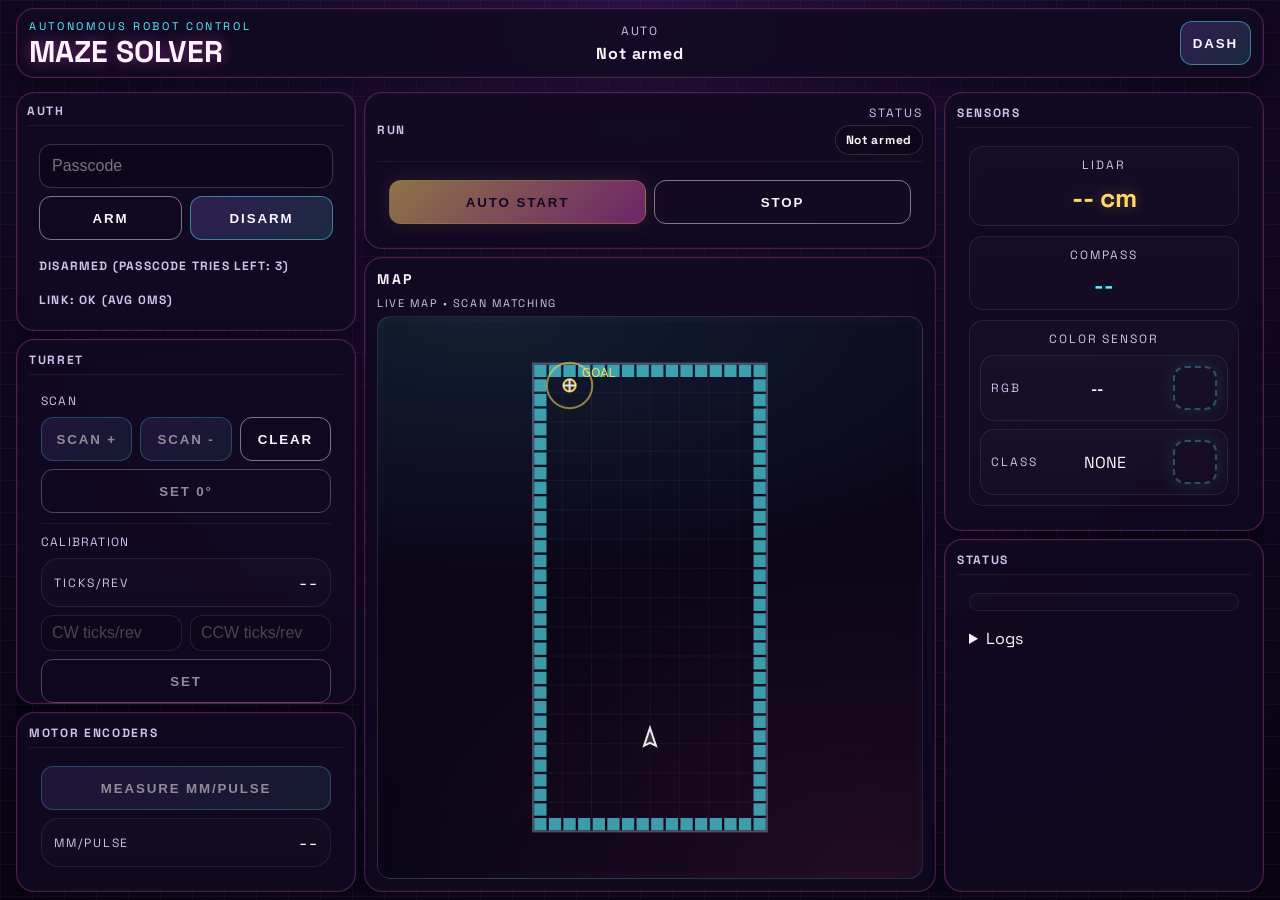
==== commit 730d5a77: "Stabilize iOS/mobile dashboard layout (viewport lock, tighter gutters, /maze RUN+MAP layout tweaks, " ====
--- a/data/esp/maze.html
+++ b/data/esp/maze.html
@@ -13,6 +13,7 @@
       href="data:image/svg+xml,%3Csvg%20xmlns%3D%27http%3A%2F%2Fwww.w3.org%2F2000%2Fsvg%27%20viewBox%3D%270%200%20100%20100%27%3E%3Crect%20width%3D%27100%27%20height%3D%27100%27%20rx%3D%2720%27%20fill%3D%27%2307030f%27%2F%3E%3Ctext%20x%3D%2750%27%20y%3D%2764%27%20font-size%3D%2756%27%20text-anchor%3D%27middle%27%3E%F0%9F%97%BA%EF%B8%8F%3C%2Ftext%3E%3C%2Fsvg%3E"
     />
     <link rel="stylesheet" type="text/css" href="style.css" />
+    <script src="js/common/viewport_lock.js" defer></script>
     <script src="js/common/netgate.js" defer></script>
     <script src="js/common/status_bus.js" defer></script>
     <script src="js/common/debug_log.js" defer></script>
@@ -53,7 +54,7 @@
                 type="password"
                 inputmode="numeric"
                 autocomplete="off"
-                placeholder="1234"
+                placeholder="Passcode"
               />
               <div class="auth-buttons">
                 <button class="button button-outline button-small" onclick="armRobot()">ARM</button>
--- a/data/esp/style.css
+++ b/data/esp/style.css
@@ -24,6 +24,10 @@
   --safe-right: env(safe-area-inset-right, 0px);
   --safe-bottom: env(safe-area-inset-bottom, 0px);
   --safe-left: env(safe-area-inset-left, 0px);
+
+  /* Viewport lock (set by js/common/viewport_lock.js). Fallback is normal vh. */
+  --app-h: 100vh;
+  --vh: 1vh;
 }
 
 * {
@@ -55,24 +59,24 @@
 
 /* Maze page: fixed one-screen dashboard (no page scroll). */
 body.page-maze {
-  height: 100dvh;
   min-height: 100svh;
+  height: var(--app-h);
   overflow: hidden;
 }
 body.page-maze .app {
-  height: 100dvh;
   min-height: 100svh;
+  height: var(--app-h);
 }
 
 /* Main dashboard page: keep the same one-screen dashboard feel as /maze, but simpler. */
 body.page-dash {
-  height: 100dvh;
   min-height: 100svh;
+  height: var(--app-h);
   overflow: hidden;
 }
 body.page-dash .app {
-  height: 100dvh;
   min-height: 100svh;
+  height: var(--app-h);
 }
 
 .app {
@@ -656,6 +660,12 @@
 
   .app {
     height: auto;
+    width: 100vw;
+    padding:
+      calc(4px + var(--safe-top))
+      calc(4px + var(--safe-right))
+      calc(4px + var(--safe-bottom))
+      calc(4px + var(--safe-left));
   }
 
   .container {
@@ -673,12 +683,12 @@
 
 @media (max-width: 480px) {
   .app {
-    width: calc(100vw - 10px);
+    width: 100vw;
     padding:
-      calc(6px + var(--safe-top))
-      calc(6px + var(--safe-right))
-      calc(6px + var(--safe-bottom))
-      calc(6px + var(--safe-left));
+      calc(4px + var(--safe-top))
+      calc(4px + var(--safe-right))
+      calc(4px + var(--safe-bottom))
+      calc(4px + var(--safe-left));
   }
 
   .container {
@@ -690,7 +700,7 @@
     border-radius: 12px;
   }
 
-  .readout {
+  .readout:not(.readout-compact) {
     min-height: 140px;
   }
 }
@@ -1075,8 +1085,8 @@
   /* Prevent the Map panel from overflowing/covering the stack on tablets/phones. */
   body.page-maze .map-viewport {
     flex: 0 0 auto;
-    height: clamp(260px, 55vh, 560px);
-    max-height: 70vh;
+    height: clamp(260px, calc(var(--vh) * 55), 560px);
+    max-height: calc(var(--vh) * 70);
     box-sizing: border-box;
   }
   body.page-maze .maze2-map #mapCanvas {
@@ -1122,8 +1132,8 @@
   body.page-maze .map-viewport {
     flex: 0 0 auto;
     min-height: 320px;
-    max-height: 72vh;
-    height: 60vh;
+    max-height: calc(var(--vh) * 72);
+    height: calc(var(--vh) * 60);
     box-sizing: border-box;
     align-items: center;
     justify-content: center;
@@ -1415,7 +1425,7 @@
   padding: 10px 12px 12px;
   display: grid;
   gap: 12px;
-  max-height: 42vh;
+  max-height: calc(var(--vh) * 42);
   overflow: auto;
 }
 
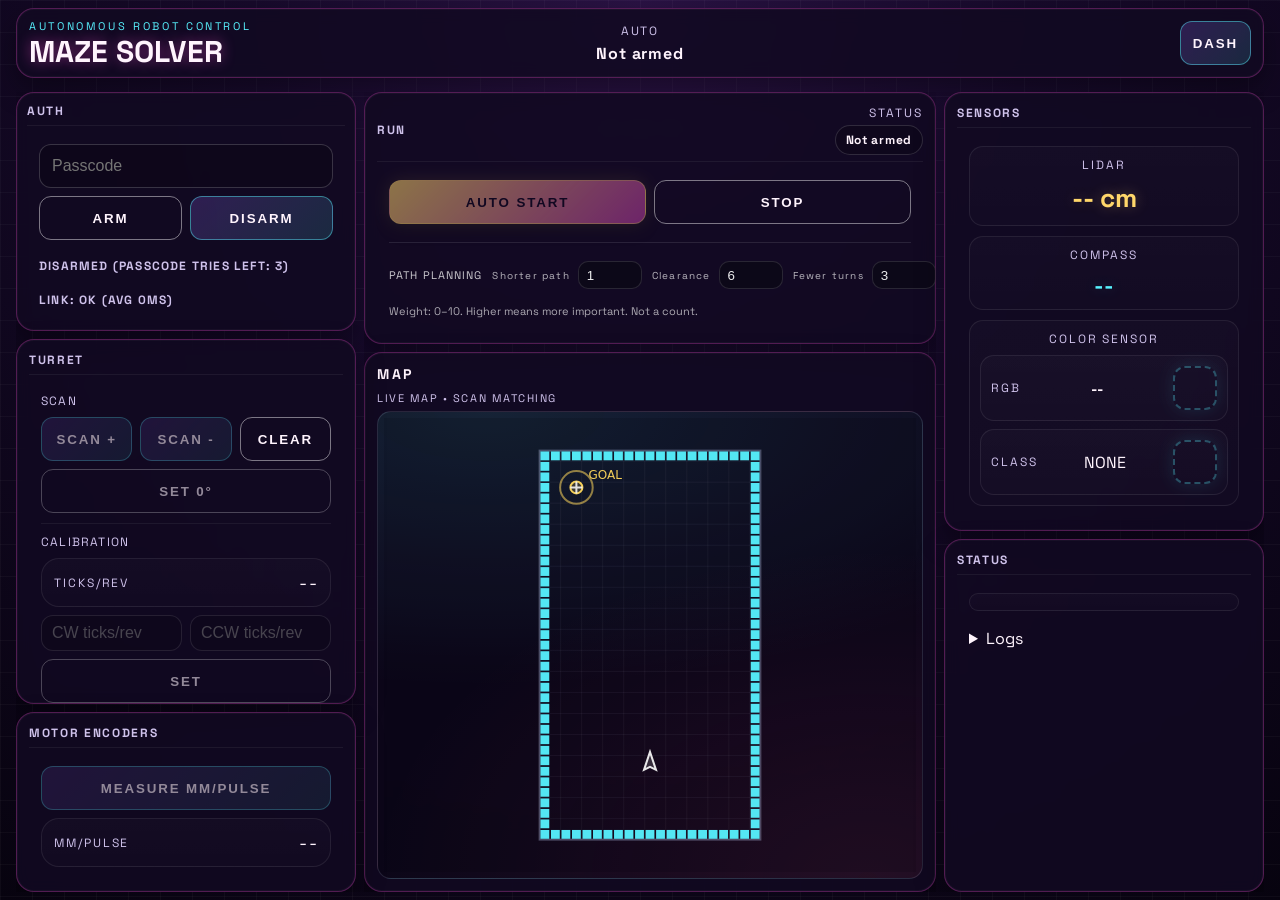
==== commit 273a5296: "Implement robust maze autonomy control + planning: add seq-guarded alerts (tail start via /alerts_ta" ====
--- a/data/esp/maze.html
+++ b/data/esp/maze.html
@@ -18,6 +18,7 @@
     <script src="js/common/status_bus.js" defer></script>
     <script src="js/common/debug_log.js" defer></script>
     <script src="js/common/comms/store.js" defer></script>
+    <script src="js/common/comms/auth_manager.js" defer></script>
     <script src="js/common/comms/telemetry_manager.js" defer></script>
     <script src="js/common/comms/alerts_manager.js" defer></script>
     <script src="js/common/comms/orchestrator.js" defer></script>
@@ -82,6 +83,29 @@
                 <button class="button button-primary button-small" data-requires-arm="1" id="autoStart">AUTO START</button>
                 <button class="button button-outline button-small" id="autoStop">STOP</button>
               </div>
+              <div class="divider"></div>
+              <div class="planner-row" role="group" aria-label="Path planning weights">
+                <div class="planner-title" title="Path planning weights. Higher means stronger preference.">Path planning</div>
+                <div class="planner-controls">
+                  <label class="planner-item" title="Weight for shorter paths. Higher value = stronger preference for a shorter path.">
+                    <span class="planner-label">Shorter path</span>
+                    <input class="planner-input" id="planWLen" type="number" min="0" max="10" step="0.5" value="1" inputmode="decimal" />
+                  </label>
+                  <label class="planner-item" title="Weight for clearance. Higher value = keeps more distance from red tiles and walls.">
+                    <span class="planner-label">Clearance</span>
+                    <input class="planner-input" id="planWRisk" type="number" min="0" max="10" step="0.5" value="6" inputmode="decimal" />
+                  </label>
+                  <label class="planner-item" title="Turn penalty weight. Higher value = fewer turns (this is NOT a turn count).">
+                    <span class="planner-label">Fewer turns</span>
+                    <input class="planner-input" id="planWTurn" type="number" min="0" max="10" step="0.5" value="3" inputmode="decimal" />
+                  </label>
+                  <label class="planner-item" title="Prefer a longer first straight run from the robot. Higher value = avoid tiny first segments.">
+                    <span class="planner-label">Long first run</span>
+                    <input class="planner-input" id="planWFirst" type="number" min="0" max="10" step="0.5" value="0" inputmode="decimal" />
+                  </label>
+                </div>
+              </div>
+              <div class="planner-help">Weight: 0–10. Higher means more important. Not a count.</div>
             </div>
           </section>
 
@@ -97,21 +121,27 @@
                 id="mapCanvas"
                 width="760"
                 height="420"
-                data-map-w-cm="80"
-                data-map-h-cm="160"
+                data-map-w-cm="105"
+                data-map-h-cm="185"
                 data-cell-cm="5"
                 data-init-ymax-frac="0.4"
                 data-init-heading-span-deg="20"
                 data-init-wall-sigma-cm="1.5"
-                data-track-dx-cm="10"
-                data-track-dy-cm="10"
+                data-track-dx-cm="20"
+                data-track-dy-cm="20"
                 data-track-dheading-deg="20"
                 data-view-margin-cm="6"
-                data-goal-x-cm="10"
-                data-goal-y-cm="150"
+                data-goal-x-cm="15"
+                data-goal-y-cm="165"
                 data-goal-tol-cells="1"
                 data-red-inflate-x-cells="1"
                 data-red-inflate-y-cells="0"
+                data-plan-w-len="1"
+                data-plan-w-turn="3"
+                data-plan-w-risk="6"
+                data-plan-w-first="0"
+                data-plan-risk-radius-red-cells="3"
+                data-plan-risk-radius-occ-cells="2"
                 data-match-min-dist-cm="2"
                 data-match-max-dist-cm="250"
                 data-match-w-occ-hit="6"
--- a/data/esp/style.css
+++ b/data/esp/style.css
@@ -965,6 +965,97 @@
   white-space: nowrap;
 }
 
+/* Simple form helpers (shared by /maze and main) */
+body .divider {
+  height: 1px;
+  width: 100%;
+  background: rgba(255, 255, 255, 0.10);
+  margin: 10px 0;
+}
+
+body .planner-row {
+  display: flex;
+  align-items: center;
+  justify-content: space-between;
+  gap: 10px;
+  min-width: 0;
+}
+
+body .planner-title {
+  font-size: 11px;
+  letter-spacing: 0.10em;
+  text-transform: uppercase;
+  color: rgba(255, 255, 255, 0.78);
+  white-space: nowrap;
+}
+
+body .planner-controls {
+  display: grid;
+  grid-auto-flow: column;
+  grid-auto-columns: max-content;
+  align-items: center;
+  gap: 10px;
+  min-width: 0;
+}
+
+body .planner-help {
+  margin-top: 8px;
+  font-size: 11px;
+  color: rgba(255, 255, 255, 0.65);
+  line-height: 1.25;
+}
+
+body .planner-item {
+  display: grid;
+  grid-template-columns: 1fr 64px;
+  align-items: center;
+  gap: 8px;
+  min-width: 0;
+}
+
+body .planner-label {
+  font-size: 10px;
+  letter-spacing: 0.12em;
+  text-transform: none;
+  color: rgba(255, 255, 255, 0.70);
+  white-space: normal;
+  line-height: 1.1;
+}
+
+body .planner-input {
+  width: 64px;
+  height: 28px;
+  padding: 0 8px;
+  border-radius: 10px;
+  border: 1px solid rgba(255, 255, 255, 0.12);
+  background: rgba(10, 10, 18, 0.55);
+  color: rgba(255, 255, 255, 0.92);
+  outline: none;
+}
+
+body .planner-input:focus {
+  border-color: rgba(130, 95, 255, 0.55);
+  box-shadow: 0 0 0 3px rgba(130, 95, 255, 0.18);
+}
+
+@media (max-width: 520px) {
+  body .planner-row {
+    align-items: flex-start;
+    flex-direction: column;
+  }
+  body .planner-controls {
+    grid-auto-flow: row;
+    justify-content: flex-start;
+  }
+  body .planner-item {
+    grid-template-columns: max-content 1fr;
+  }
+  body .planner-input {
+    width: 100%;
+    max-width: 120px;
+  }
+}
+
 body.page-maze .telemetry {
   grid-template-columns: 1fr;
 }
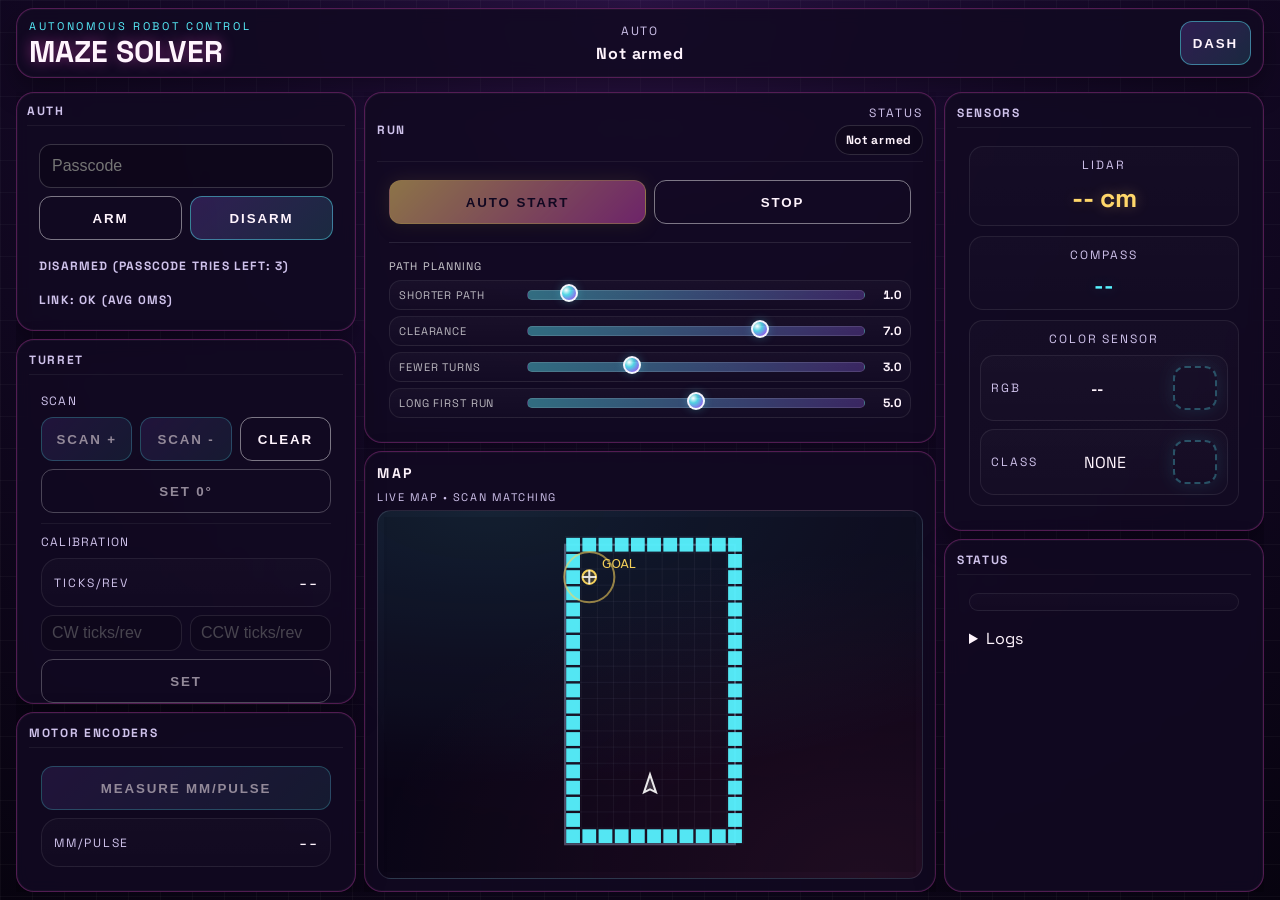
==== commit f01cc41e: "Refine autonomy and mapping robustness with calibrated path-planning weights and max-merged risk fie" ====
--- a/data/esp/maze.html
+++ b/data/esp/maze.html
@@ -89,23 +89,26 @@
                 <div class="planner-controls">
                   <label class="planner-item" title="Weight for shorter paths. Higher value = stronger preference for a shorter path.">
                     <span class="planner-label">Shorter path</span>
-                    <input class="planner-input" id="planWLen" type="number" min="0" max="10" step="0.5" value="1" inputmode="decimal" />
+                    <input class="planner-input planner-slider" id="planWLen" type="range" min="0" max="10" step="0.1" value="1" />
+                    <output class="planner-value" id="planWLenVal" for="planWLen">1.0</output>
                   </label>
                   <label class="planner-item" title="Weight for clearance. Higher value = keeps more distance from red tiles and walls.">
                     <span class="planner-label">Clearance</span>
-                    <input class="planner-input" id="planWRisk" type="number" min="0" max="10" step="0.5" value="6" inputmode="decimal" />
+                    <input class="planner-input planner-slider" id="planWRisk" type="range" min="0" max="10" step="0.1" value="7" />
+                    <output class="planner-value" id="planWRiskVal" for="planWRisk">7.0</output>
                   </label>
                   <label class="planner-item" title="Turn penalty weight. Higher value = fewer turns (this is NOT a turn count).">
                     <span class="planner-label">Fewer turns</span>
-                    <input class="planner-input" id="planWTurn" type="number" min="0" max="10" step="0.5" value="3" inputmode="decimal" />
+                    <input class="planner-input planner-slider" id="planWTurn" type="range" min="0" max="10" step="0.1" value="3" />
+                    <output class="planner-value" id="planWTurnVal" for="planWTurn">3.0</output>
                   </label>
                   <label class="planner-item" title="Prefer a longer first straight run from the robot. Higher value = avoid tiny first segments.">
                     <span class="planner-label">Long first run</span>
-                    <input class="planner-input" id="planWFirst" type="number" min="0" max="10" step="0.5" value="0" inputmode="decimal" />
-                  </label>
-                </div>
-              </div>
-              <div class="planner-help">Weight: 0–10. Higher means more important. Not a count.</div>
+                    <input class="planner-input planner-slider" id="planWFirst" type="range" min="0" max="10" step="0.1" value="5" />
+                    <output class="planner-value" id="planWFirstVal" for="planWFirst">5.0</output>
+                  </label>
+                </div>
+              </div>
             </div>
           </section>
 
@@ -123,7 +126,7 @@
                 height="420"
                 data-map-w-cm="105"
                 data-map-h-cm="185"
-                data-cell-cm="5"
+                data-cell-cm="10"
                 data-init-ymax-frac="0.4"
                 data-init-heading-span-deg="20"
                 data-init-wall-sigma-cm="1.5"
@@ -134,12 +137,12 @@
                 data-goal-x-cm="15"
                 data-goal-y-cm="165"
                 data-goal-tol-cells="1"
-                data-red-inflate-x-cells="1"
+                data-red-inflate-x-cells="0"
                 data-red-inflate-y-cells="0"
                 data-plan-w-len="1"
+                data-plan-w-risk="7"
                 data-plan-w-turn="3"
-                data-plan-w-risk="6"
-                data-plan-w-first="0"
+                data-plan-w-first="5"
                 data-plan-risk-radius-red-cells="3"
                 data-plan-risk-radius-occ-cells="2"
                 data-match-min-dist-cm="2"
--- a/data/esp/style.css
+++ b/data/esp/style.css
@@ -974,10 +974,8 @@
 }
 
 body .planner-row {
-  display: flex;
-  align-items: center;
-  justify-content: space-between;
-  gap: 10px;
+  display: grid;
+  gap: 8px;
   min-width: 0;
 }
 
@@ -987,72 +985,118 @@
   text-transform: uppercase;
   color: rgba(255, 255, 255, 0.78);
   white-space: nowrap;
+  line-height: 1;
 }
 
 body .planner-controls {
   display: grid;
-  grid-auto-flow: column;
-  grid-auto-columns: max-content;
-  align-items: center;
+  grid-template-columns: repeat(2, minmax(220px, 1fr));
   gap: 10px;
   min-width: 0;
 }
 
-body .planner-help {
-  margin-top: 8px;
+body .planner-item {
+  display: grid;
+  grid-template-columns: minmax(80px, 112px) minmax(100px, 1fr) 44px;
+  align-items: center;
+  gap: 8px;
+  min-width: 0;
+  border: 1px solid rgba(255,255,255,.08);
+  border-radius: 12px;
+  background: linear-gradient(180deg, rgba(255,255,255,.03), rgba(255,255,255,.01));
+  padding: 8px 10px;
+}
+
+body .planner-label {
   font-size: 11px;
-  color: rgba(255, 255, 255, 0.65);
-  line-height: 1.25;
-}
-
-body .planner-item {
-  display: grid;
-  grid-template-columns: 1fr 64px;
-  align-items: center;
-  gap: 8px;
-  min-width: 0;
-}
-
-body .planner-label {
-  font-size: 10px;
-  letter-spacing: 0.12em;
-  text-transform: none;
+  letter-spacing: 0.08em;
+  text-transform: uppercase;
   color: rgba(255, 255, 255, 0.70);
-  white-space: normal;
-  line-height: 1.1;
+  white-space: nowrap;
+  line-height: 1;
 }
 
 body .planner-input {
-  width: 64px;
-  height: 28px;
-  padding: 0 8px;
-  border-radius: 10px;
+  width: 100%;
+  min-width: 0;
+  color: rgba(255,255,255,.92);
+  outline: none;
+}
+
+body .planner-slider {
+  -webkit-appearance: none;
+  appearance: none;
+  height: 10px;
+  border-radius: 999px;
   border: 1px solid rgba(255, 255, 255, 0.12);
-  background: rgba(10, 10, 18, 0.55);
-  color: rgba(255, 255, 255, 0.92);
-  outline: none;
-}
-
-body .planner-input:focus {
+  background: linear-gradient(90deg, rgba(88,243,255,.42), rgba(155,107,255,.28));
+}
+
+body .planner-slider:focus {
+  border-color: rgba(88,243,255,.55);
+  box-shadow: 0 0 0 3px rgba(88,243,255,.14);
+}
+
+body .planner-slider::-webkit-slider-thumb {
+  -webkit-appearance: none;
+  appearance: none;
+  width: 18px;
+  height: 18px;
+  margin-top: -5px;
+  border-radius: 50%;
+  border: 2px solid rgba(255,255,255,.92);
+  background: radial-gradient(circle at 30% 30%, #ffffff, rgba(88,243,255,.8) 35%, rgba(155,107,255,.85) 78%);
+  box-shadow: 0 0 10px rgba(88,243,255,.26);
+}
+
+body .planner-slider::-moz-range-thumb {
+  width: 18px;
+  height: 18px;
+  border-radius: 50%;
+  border: 2px solid rgba(255,255,255,.92);
+  background: radial-gradient(circle at 30% 30%, #ffffff, rgba(88,243,255,.8) 35%, rgba(155,107,255,.85) 78%);
+  box-shadow: 0 0 10px rgba(88,243,255,.26);
+}
+
+body .planner-value {
+  justify-self: end;
+  min-width: 38px;
+  text-align: right;
+  font-variant-numeric: tabular-nums;
+  font-size: 12px;
+  font-weight: 800;
+  color: var(--text);
+}
+
+body .planner-slider:focus-visible {
   border-color: rgba(130, 95, 255, 0.55);
   box-shadow: 0 0 0 3px rgba(130, 95, 255, 0.18);
 }
 
+/* Mid-width maze layout: avoid planner label/slider collisions by stacking
+   one control per row while keeping desktop layout elsewhere. */
+@media (min-width: 981px) and (max-width: 1380px) {
+  body.page-maze .planner-controls {
+    grid-template-columns: 1fr;
+    gap: 6px;
+  }
+  body.page-maze .planner-item {
+    grid-template-columns: minmax(86px, 118px) minmax(100px, 1fr) 30px;
+    gap: 8px;
+    padding: 6px 9px;
+  }
+}
+
 @media (max-width: 520px) {
   body .planner-row {
-    align-items: flex-start;
-    flex-direction: column;
+    gap: 8px;
   }
   body .planner-controls {
-    grid-auto-flow: row;
-    justify-content: flex-start;
+    width: 100%;
+    grid-template-columns: 1fr;
   }
   body .planner-item {
-    grid-template-columns: max-content 1fr;
-  }
-  body .planner-input {
-    width: 100%;
-    max-width: 120px;
+    grid-template-columns: minmax(74px, 96px) minmax(120px, 1fr) 44px;
   }
 }
 
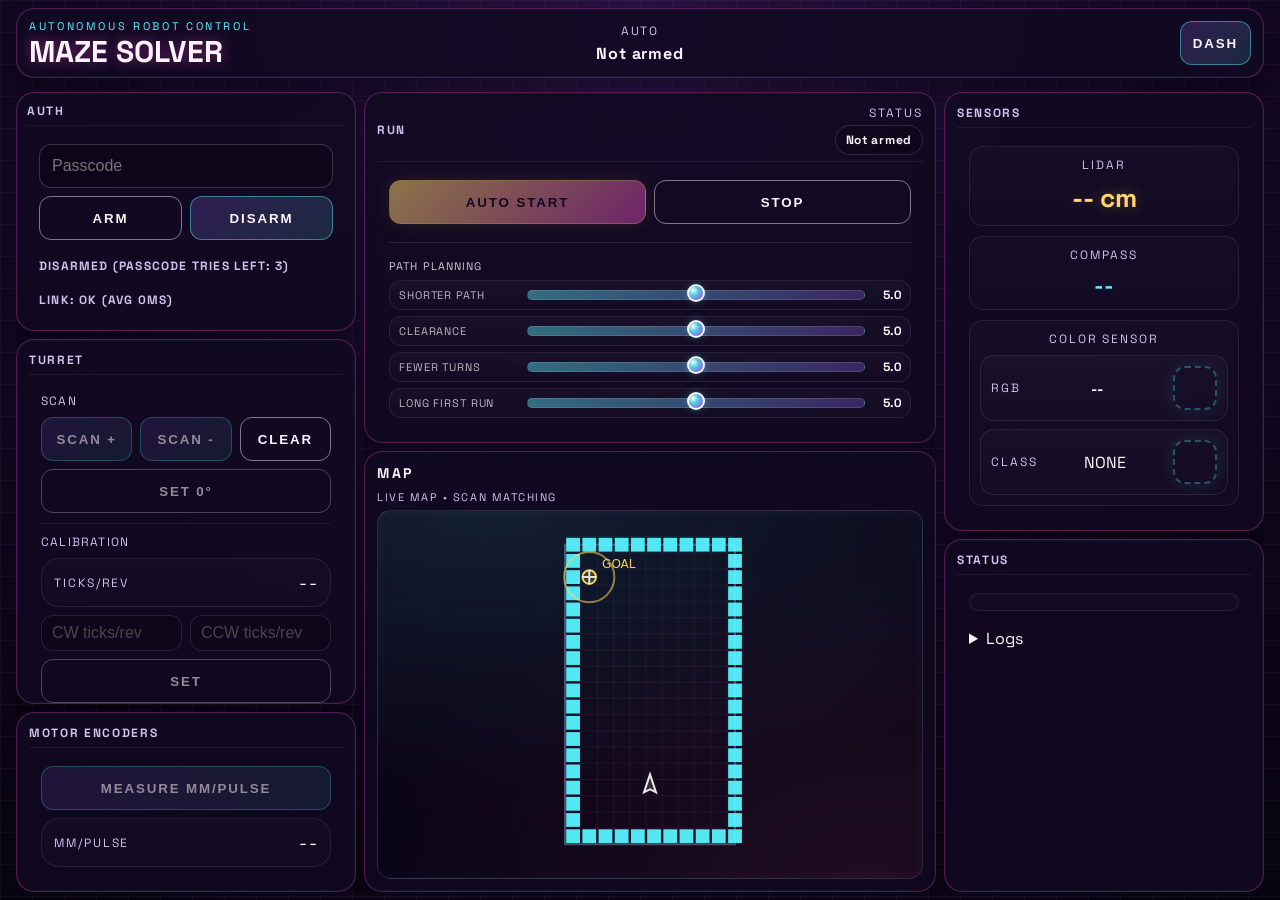
==== commit 8b14f765: "Stabilize turret compass sweep completion, neutralize third-color speed effect, retune planner calib" ====
--- a/data/esp/maze.html
+++ b/data/esp/maze.html
@@ -28,6 +28,7 @@
   </head>
   <body class="page-maze">
     <div class="app">
+      <!-- SECTION: Top bar -->
       <header class="top maze-topbar">
         <div class="maze-topbar-left">
           <div class="tag">AUTONOMOUS ROBOT CONTROL</div>
@@ -42,7 +43,9 @@
         </div>
       </header>
 
+      <!-- SECTION: Maze dashboard layout -->
       <main class="maze2">
+        <!-- SECTION: Auth -->
         <section class="panel maze2-auth">
           <div class="deck-head">
             <div class="deck-title">Auth</div>
@@ -69,7 +72,9 @@
           </div>
         </section>
 
+        <!-- SECTION: Center column (run + map) -->
         <div class="maze2-center">
+          <!-- SECTION: Run controls -->
           <section class="panel maze2-run">
             <div class="deck-head">
               <div class="deck-title">Run</div>
@@ -89,18 +94,18 @@
                 <div class="planner-controls">
                   <label class="planner-item" title="Weight for shorter paths. Higher value = stronger preference for a shorter path.">
                     <span class="planner-label">Shorter path</span>
-                    <input class="planner-input planner-slider" id="planWLen" type="range" min="0" max="10" step="0.1" value="1" />
-                    <output class="planner-value" id="planWLenVal" for="planWLen">1.0</output>
+                    <input class="planner-input planner-slider" id="planWLen" type="range" min="0" max="10" step="0.1" value="5" />
+                    <output class="planner-value" id="planWLenVal" for="planWLen">5.0</output>
                   </label>
                   <label class="planner-item" title="Weight for clearance. Higher value = keeps more distance from red tiles and walls.">
                     <span class="planner-label">Clearance</span>
-                    <input class="planner-input planner-slider" id="planWRisk" type="range" min="0" max="10" step="0.1" value="7" />
-                    <output class="planner-value" id="planWRiskVal" for="planWRisk">7.0</output>
+                    <input class="planner-input planner-slider" id="planWRisk" type="range" min="0" max="10" step="0.1" value="5" />
+                    <output class="planner-value" id="planWRiskVal" for="planWRisk">5.0</output>
                   </label>
                   <label class="planner-item" title="Turn penalty weight. Higher value = fewer turns (this is NOT a turn count).">
                     <span class="planner-label">Fewer turns</span>
-                    <input class="planner-input planner-slider" id="planWTurn" type="range" min="0" max="10" step="0.1" value="3" />
-                    <output class="planner-value" id="planWTurnVal" for="planWTurn">3.0</output>
+                    <input class="planner-input planner-slider" id="planWTurn" type="range" min="0" max="10" step="0.1" value="5" />
+                    <output class="planner-value" id="planWTurnVal" for="planWTurn">5.0</output>
                   </label>
                   <label class="planner-item" title="Prefer a longer first straight run from the robot. Higher value = avoid tiny first segments.">
                     <span class="planner-label">Long first run</span>
@@ -112,6 +117,7 @@
             </div>
           </section>
 
+          <!-- SECTION: Live map -->
           <section class="panel maze2-map">
             <div class="map-head">
               <div>
@@ -139,9 +145,9 @@
                 data-goal-tol-cells="1"
                 data-red-inflate-x-cells="0"
                 data-red-inflate-y-cells="0"
-                data-plan-w-len="1"
-                data-plan-w-risk="7"
-                data-plan-w-turn="3"
+                data-plan-w-len="5"
+                data-plan-w-risk="5"
+                data-plan-w-turn="5"
                 data-plan-w-first="5"
                 data-plan-risk-radius-red-cells="3"
                 data-plan-risk-radius-occ-cells="2"
@@ -158,8 +164,10 @@
           </section>
         </div>
 
+        <!-- SECTION: Right/left panel stacks -->
         <div class="maze2-stack">
         <div class="maze2-sensors">
+          <!-- SECTION: Sensors -->
           <section class="panel maze2-sensors-panel">
             <div class="deck-head">
               <div class="deck-title">Sensors</div>
@@ -192,6 +200,7 @@
             </div>
           </section>
 
+          <!-- SECTION: Debug status -->
           <section class="panel maze2-status">
             <div class="deck-head">
               <div class="deck-title">Status</div>
@@ -209,6 +218,7 @@
         </div>
 
         <div class="maze2-tools">
+          <!-- SECTION: Turret tools -->
           <section class="panel maze2-turret">
             <div class="deck-head">
               <div class="deck-title">Turret</div>
@@ -247,6 +257,7 @@
             </div>
           </section>
 
+          <!-- SECTION: Encoder tools -->
           <section class="panel maze2-encoders">
             <div class="deck-head">
               <div class="deck-title">Motor Encoders</div>
@@ -267,3 +278,5 @@
     </div>
   </body>
 </html>
+
+
--- a/data/esp/style.css
+++ b/data/esp/style.css
@@ -19,13 +19,13 @@
   --pad: clamp(10px, 1.2vw, 14px);
   --radius: 18px;
 
-  /* iOS safe areas */
+  /* SECTION: iOS safe areas */
   --safe-top: env(safe-area-inset-top, 0px);
   --safe-right: env(safe-area-inset-right, 0px);
   --safe-bottom: env(safe-area-inset-bottom, 0px);
   --safe-left: env(safe-area-inset-left, 0px);
 
-  /* Viewport lock (set by js/common/viewport_lock.js). Fallback is normal vh. */
+  /* SECTION: Viewport lock (set by js/common/viewport_lock.js). Fallback is normal vh. */
   --app-h: 100vh;
   --vh: 1vh;
 }
@@ -46,18 +46,18 @@
     linear-gradient(90deg, rgba(255,255,255,.03) 1px, transparent 1px),
     radial-gradient(circle at top, #2a1244 0%, var(--bg2) 35%, var(--bg1) 100%);
   background-size: 32px 32px, 32px 32px, auto;
-  scrollbar-width: none; /* Firefox: hide page scrollbars */
+  scrollbar-width: none; /* WHY: Firefox: hide page scrollbars */
 }
 
 body {
   overflow-x: hidden;
   min-height: 100svh;
   height: 100dvh;
-  overflow-y: hidden; /* keep one scroll container (main grid) */
-}
-body::-webkit-scrollbar { width: 0; height: 0; } /* WebKit: hide page scrollbars */
-
-/* Maze page: fixed one-screen dashboard (no page scroll). */
+  overflow-y: hidden; /* CONTRACT: keep one scroll container (main grid) */
+}
+body::-webkit-scrollbar { width: 0; height: 0; } /* WHY: WebKit: hide page scrollbars */
+
+/* SECTION: Maze page fixed one-screen dashboard (no page scroll). */
 body.page-maze {
   min-height: 100svh;
   height: var(--app-h);
@@ -68,7 +68,7 @@
   height: var(--app-h);
 }
 
-/* Main dashboard page: keep the same one-screen dashboard feel as /maze, but simpler. */
+/* SECTION: Main dashboard one-screen layout. */
 body.page-dash {
   min-height: 100svh;
   height: var(--app-h);
@@ -318,7 +318,7 @@
   transform: scale(.98);
 }
 
-/* Short-lived action feedback (used by /maze). */
+/* WHY: Short-lived action feedback (used by /maze). */
 .button.is-flash-ok {
   background: linear-gradient(135deg, rgba(88,243,255,.95), rgba(155,107,255,.75));
   color: #12081f;
@@ -349,15 +349,15 @@
 .auth-input {
   width: 100%;
   height: 44px;
-  min-width: 0; /* allow grid to shrink on narrow screens (prevents overflow) */
+  min-width: 0; /* CONTRACT: allow grid to shrink on narrow screens (prevents overflow) */
   border-radius: 12px;
   border: 1px solid rgba(255,255,255,.18);
   background: rgba(0,0,0,.20);
   color: var(--text);
   padding: 0 12px;
   outline: none;
-  font-size: 16px; /* iOS: prevent focus zoom */
-  font-weight: 400; /* keep inputs consistent (not bold) */
+  font-size: 16px; /* CONTRACT: iOS: prevent focus zoom */
+  font-weight: 400; /* CONTRACT: keep inputs consistent (not bold) */
 }
 
 .auth-input:focus {
@@ -375,8 +375,8 @@
   color: var(--text);
   padding: 0 10px;
   outline: none;
-  font-size: 16px; /* iOS: prevent focus zoom */
-  font-weight: 400; /* match passcode input */
+  font-size: 16px; /* CONTRACT: iOS: prevent focus zoom */
+  font-weight: 400; /* WHY: match passcode input */
 }
 
 .tool-input:focus {
@@ -411,7 +411,7 @@
   box-shadow: 0 0 18px rgba(255,79,216,.22), 0 8px 16px rgba(0,0,0,.28);
 }
 
-/* Main dashboard: keep Movement/Turning controls visually consistent with /maze (less "neon candy"). */
+/* CONTRACT: Main dashboard: keep Movement/Turning controls visually consistent with /maze (less "neon candy"). */
 body.page-dash .fwd {
   background: linear-gradient(135deg, rgba(255,215,106,.22), rgba(255,79,216,.12));
   border: 1px solid rgba(255,215,106,.55);
@@ -646,7 +646,7 @@
 
 @media (max-width: 680px) {
   body {
-    overflow-y: auto; /* allow natural page scroll on small screens */
+    overflow-y: auto; /* WHY: allow natural page scroll on small screens */
   }
   body.page-maze {
     height: auto;
@@ -718,7 +718,7 @@
   box-shadow: 0 0 12px rgba(255, 255, 255, 0.2);
 }
 
-/* Utility actions (Maze / Logout) */
+/* SECTION: Utility actions (Maze / Logout) */
 .button-secondary {
   background: linear-gradient(135deg, rgba(155,107,255,.22), rgba(88,243,255,.14));
   border: 1px solid rgba(88, 243, 255, 0.45);
@@ -741,8 +741,8 @@
   box-shadow: 0 0 16px rgba(255,95,135,.16);
 }
 
-/* Maze page layout */
-/* /maze ground-up dashboard layout (isolated from .grid/.maze-grid rules) */
+/* SECTION: Maze page layout */
+/* SECTION: /maze ground-up dashboard layout (isolated from .grid/.maze-grid rules) */
 body.page-maze .maze-topbar {
   padding: 10px 12px;
   display: grid;
@@ -819,7 +819,7 @@
   min-height: 0;
 }
 
-/* RUN should be full middle-column width (same as MAP). Height stays content-sized naturally. */
+/* WHY: RUN should be full middle-column width (same as MAP). Height stays content-sized naturally. */
 body.page-maze .maze2-center .maze2-run {
   width: 100%;
   align-self: stretch;
@@ -840,7 +840,7 @@
   min-height: 0;
 }
 
-/* Wrapper that becomes a scrollable stack on small screens, but is layout-neutral on desktop. */
+/* SECTION: Wrapper that becomes a scrollable stack on small screens, but is layout-neutral on desktop. */
 body.page-maze .maze2-stack {
   display: contents;
 }
@@ -965,7 +965,7 @@
   white-space: nowrap;
 }
 
-/* Simple form helpers (shared by /maze and main) */
+/* SECTION: Simple form helpers (shared by /maze and main) */
 body .divider {
   height: 1px;
   width: 100%;
@@ -1073,7 +1073,7 @@
   box-shadow: 0 0 0 3px rgba(130, 95, 255, 0.18);
 }
 
-/* Mid-width maze layout: avoid planner label/slider collisions by stacking
+/* CONTRACT: Mid-width maze layout: avoid planner label/slider collisions by stacking
    one control per row while keeping desktop layout elsewhere. */
 @media (min-width: 981px) and (max-width: 1380px) {
   body.page-maze .planner-controls {
@@ -1217,7 +1217,7 @@
   body.page-maze .tele-color {
     grid-column: auto;
   }
-  /* Prevent the Map panel from overflowing/covering the stack on tablets/phones. */
+  /* CONTRACT: Prevent the Map panel from overflowing/covering the stack on tablets/phones. */
   body.page-maze .map-viewport {
     flex: 0 0 auto;
     height: clamp(260px, calc(var(--vh) * 55), 560px);
@@ -1232,7 +1232,7 @@
   }
 }
 
-/* Tablet layout: RUN full-width, then 2-up panels. */
+/* SECTION: Tablet layout: RUN full-width, then 2-up panels. */
 @media (min-width: 721px) and (max-width: 980px) {
   body.page-maze .maze2-stack {
     display: grid;
@@ -1240,7 +1240,7 @@
     gap: 8px;
     align-content: start;
   }
-  /* Flatten wrappers so we get 4 independent boxes: Sensors, Status, Turret, Motor Encoders. */
+  /* WHY: Flatten wrappers so we get 4 independent boxes: Sensors, Status, Turret, Motor Encoders. */
   body.page-maze .maze2-sensors {
     display: contents;
   }
@@ -1249,7 +1249,7 @@
   }
 }
 
-/* Phone layout: avoid any grid height/overflow interactions; use natural flow. */
+/* CONTRACT: Phone layout: avoid any grid height/overflow interactions; use natural flow. */
 @media (max-width: 720px) {
   body.page-maze .maze2 {
     display: flex;
@@ -1417,7 +1417,7 @@
   overflow: auto;
 }
 
-/* Decks (right column) */
+/* SECTION: Decks (right column) */
 .deck {
   border: 1px solid var(--line);
   border-radius: 14px;
@@ -1530,12 +1530,12 @@
   max-height: 220px;
 }
 
-/* Keep the last deck anchored low when there's room, but allow scrolling when not. */
+/* CONTRACT: Keep the last deck anchored low when there's room, but allow scrolling when not. */
 .deck-logs {
   margin-top: auto;
 }
 
-/* Override old "advanced drawer" styles (no longer used) */
+/* SECTION: Override old "advanced drawer" styles (no longer used) */
 .advanced {
   border: 1px solid var(--line);
   border-radius: 14px;
@@ -1577,7 +1577,7 @@
   align-items: center;
 }
 
-/* Turret calibration button layout */
+/* SECTION: Turret calibration button layout */
 .turret-actions {
   min-width: 0;
 }
@@ -1612,3 +1612,6 @@
     grid-column: auto;
   }
 }
+
+
+
